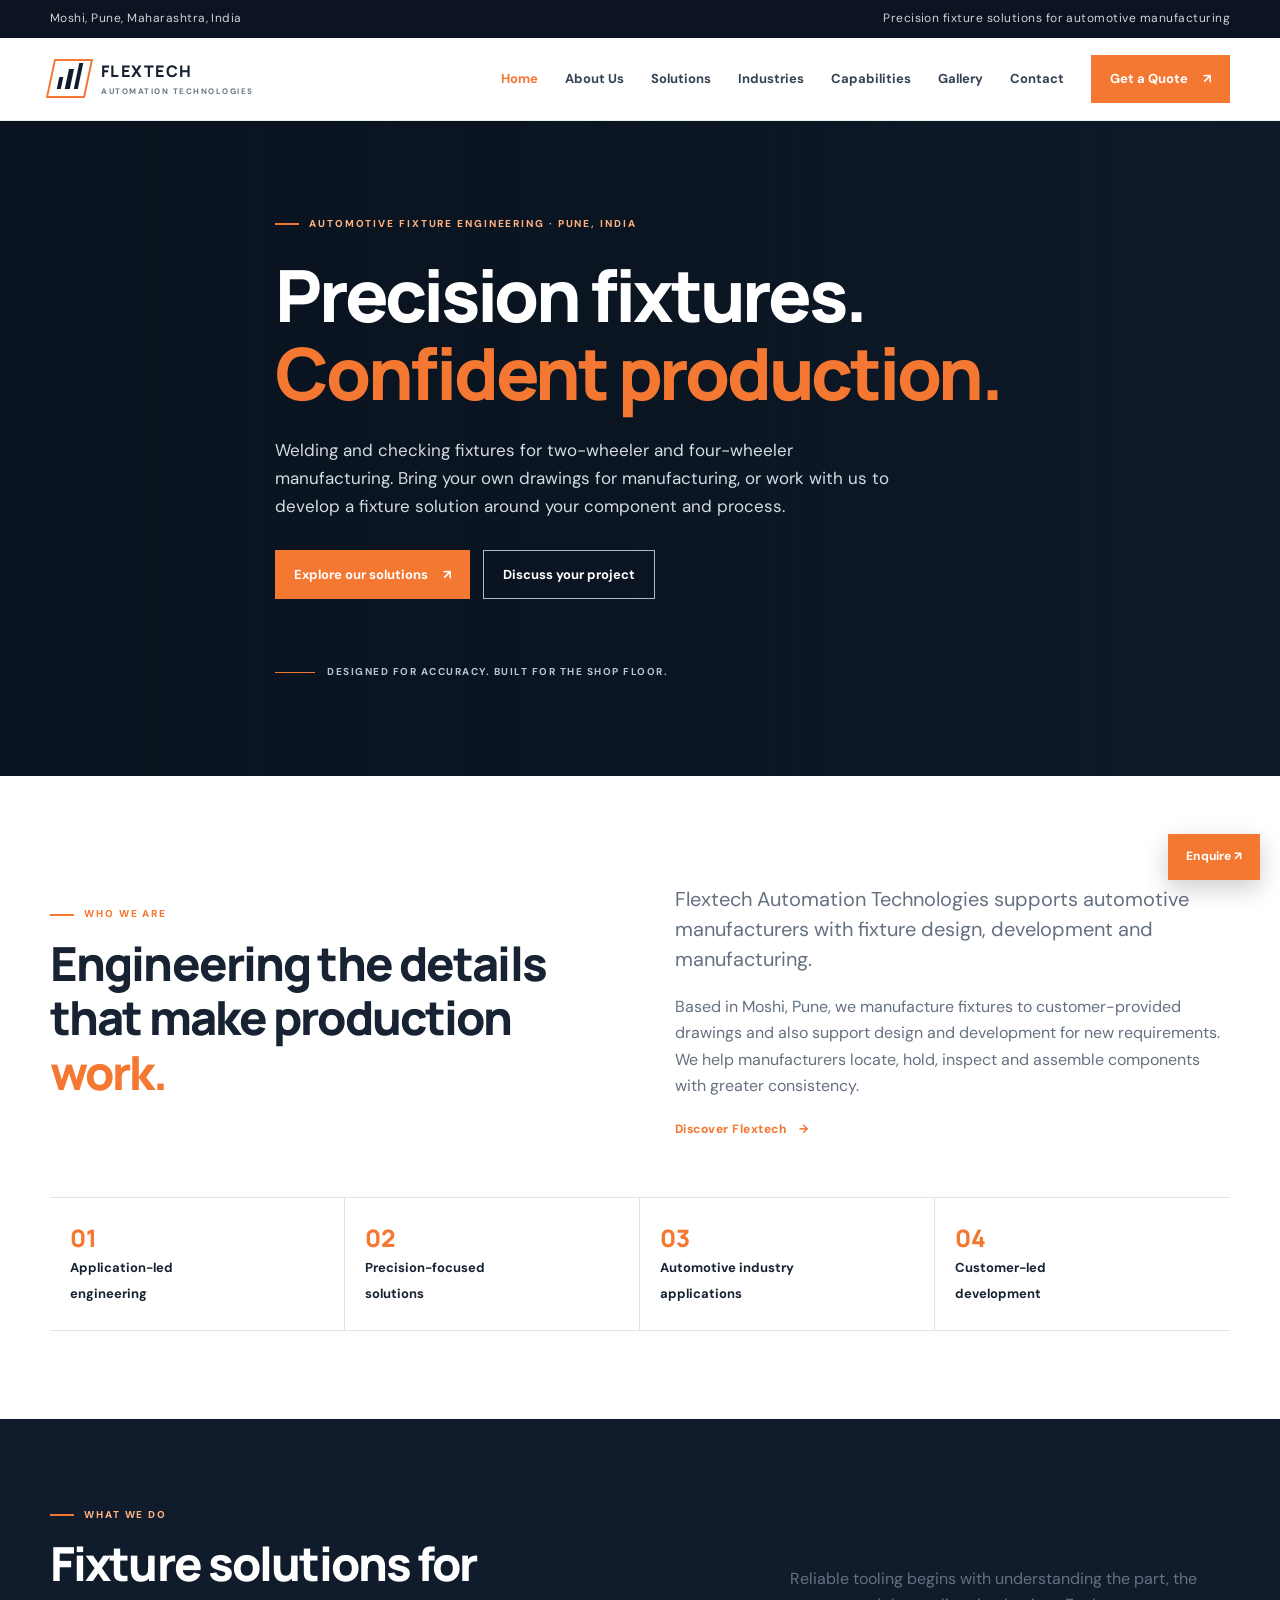
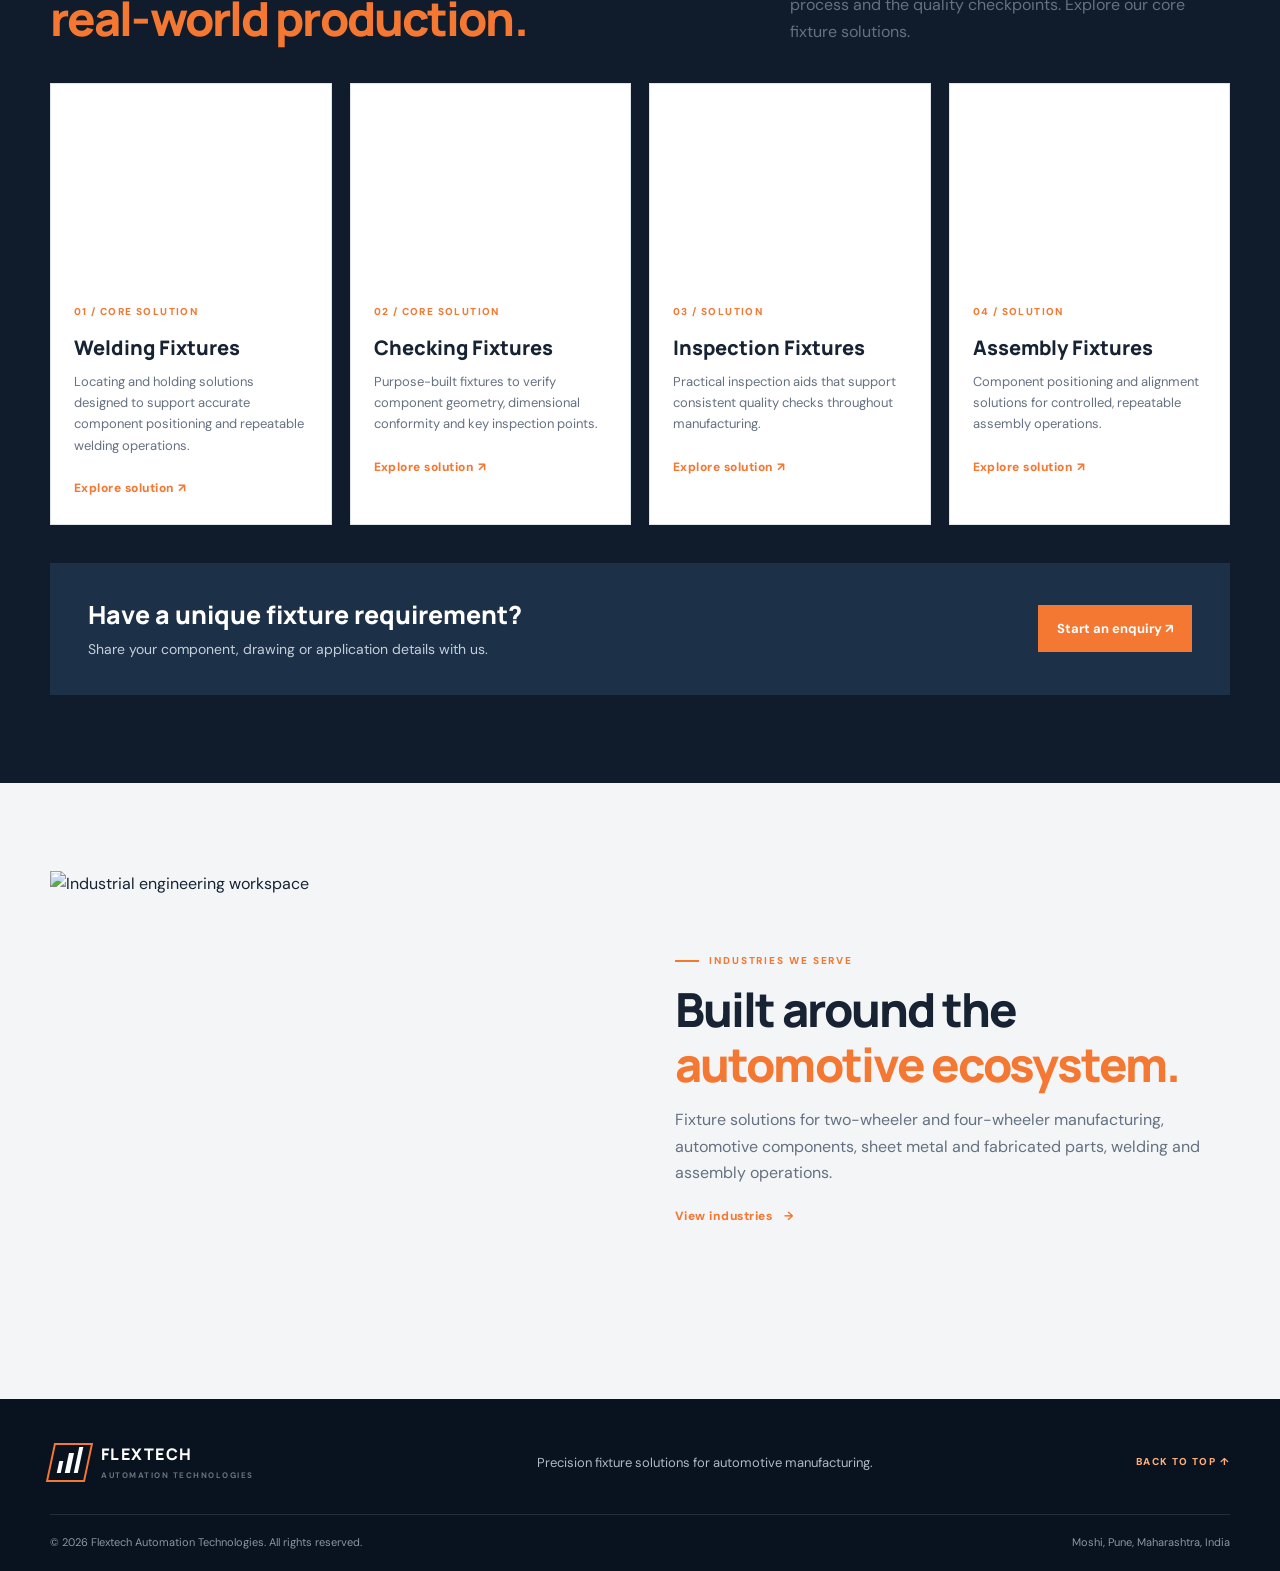
==== index.html @ fa3ac8af "Add files via upload" ====
<!doctype html><html lang="en"><head><meta charset="utf-8"><meta name="viewport" content="width=device-width, initial-scale=1"><meta name="description" content="Precision automotive welding fixtures, checking fixtures and custom tooling solutions in Moshi, Pune."><meta name="theme-color" content="#101c2c"><title>Home | Flextech Automation Technologies</title><link rel="stylesheet" href="styles.css"></head><body id="top">
<div class="topbar"><div class="container topbar-inner"><span>Moshi, Pune, Maharashtra, India</span><span>Precision fixture solutions for automotive manufacturing</span></div></div>
<header class="site-header"><div class="container nav-wrap">
<a class="brand" href="index.html" aria-label="Flextech home"><span class="brand-mark"><span></span><span></span><span></span></span><span class="brand-name">FLEXTECH <small>AUTOMATION TECHNOLOGIES</small></span></a>
<button class="menu-toggle" aria-label="Toggle navigation" aria-expanded="false"><span></span><span></span><span></span></button>
<nav class="nav-links" aria-label="Main navigation"><a class="active" href="index.html">Home</a><a class="" href="about.html">About Us</a><a class="" href="solutions.html">Solutions</a><a class="" href="industries.html">Industries</a><a class="" href="capabilities.html">Capabilities</a><a class="" href="gallery.html">Gallery</a><a class="" href="contact.html">Contact</a><a class="nav-cta" href="contact.html">Get a Quote <span>↗</span></a></nav>
</div></header><main>
<section class="hero"><div class="container hero-content"><div class="eyebrow light"><i></i> AUTOMOTIVE FIXTURE ENGINEERING · PUNE, INDIA</div><h1>Precision fixtures.<br><em>Confident production.</em></h1><p>Welding and checking fixtures for two-wheeler and four-wheeler manufacturing. Bring your own drawings for manufacturing, or work with us to develop a fixture solution around your component and process.</p><div class="hero-actions"><a class="btn" href="solutions.html">Explore our solutions <span>↗</span></a><a class="btn btn-outline" href="contact.html">Discuss your project</a></div><div class="hero-note"><span class="note-line"></span><span>DESIGNED FOR ACCURACY. BUILT FOR THE SHOP FLOOR.</span></div></div></section>
<section class="section"><div class="container split"><div><div class="eyebrow"><i></i> WHO WE ARE</div><h2>Engineering the details<br>that make production <em>work.</em></h2></div><div><p class="lead">Flextech Automation Technologies supports automotive manufacturers with fixture design, development and manufacturing.</p><p class="muted">Based in Moshi, Pune, we manufacture fixtures to customer-provided drawings and also support design and development for new requirements. We help manufacturers locate, hold, inspect and assemble components with greater consistency.</p><a class="text-link" href="about.html">Discover Flextech <span>→</span></a></div></div><div class="container feature-strip"><div><b>01</b><span>Application-led<br>engineering</span></div><div><b>02</b><span>Precision-focused<br>solutions</span></div><div><b>03</b><span>Automotive industry<br>applications</span></div><div><b>04</b><span>Customer-led<br>development</span></div></div></section>
<section class="section dark"><div class="container"><div class="section-head"><div><div class="eyebrow light"><i></i> WHAT WE DO</div><h2>Fixture solutions for<br><em>real-world production.</em></h2></div><p>Reliable tooling begins with understanding the part, the process and the quality checkpoints. Explore our core fixture solutions.</p></div><div class="cards">
<article class="card"><div class="card-img" style="background-image:url('https://images.unsplash.com/photo-1567789884554-0b844b597180?auto=format&fit=crop&w=900&q=85')"></div><div class="card-body"><span class="card-no">01 / CORE SOLUTION</span><h3>Welding Fixtures</h3><p>Locating and holding solutions designed to support accurate component positioning and repeatable welding operations.</p><a class="text-link" href="solutions.html#welding">Explore solution ↗</a></div></article>
<article class="card"><div class="card-img" style="background-image:url('https://images.unsplash.com/photo-1581092580497-e0d23cbdf1dc?auto=format&fit=crop&w=900&q=85')"></div><div class="card-body"><span class="card-no">02 / CORE SOLUTION</span><h3>Checking Fixtures</h3><p>Purpose-built fixtures to verify component geometry, dimensional conformity and key inspection points.</p><a class="text-link" href="solutions.html#checking">Explore solution ↗</a></div></article>
<article class="card"><div class="card-img" style="background-image:url('https://images.unsplash.com/photo-1581092921461-eab62e97a780?auto=format&fit=crop&w=900&q=85')"></div><div class="card-body"><span class="card-no">03 / SOLUTION</span><h3>Inspection Fixtures</h3><p>Practical inspection aids that support consistent quality checks throughout manufacturing.</p><a class="text-link" href="solutions.html#inspection">Explore solution ↗</a></div></article>
<article class="card"><div class="card-img" style="background-image:url('https://images.unsplash.com/photo-1581092160562-40aa08e78837?auto=format&fit=crop&w=900&q=85')"></div><div class="card-body"><span class="card-no">04 / SOLUTION</span><h3>Assembly Fixtures</h3><p>Component positioning and alignment solutions for controlled, repeatable assembly operations.</p><a class="text-link" href="solutions.html#assembly">Explore solution ↗</a></div></article>
</div><div class="callout"><div><h3>Have a unique fixture requirement?</h3><p>Share your component, drawing or application details with us.</p></div><a class="btn" href="contact.html">Start an enquiry ↗</a></div></div></section>
<section class="section soft"><div class="container split"><img src="https://images.unsplash.com/photo-1581092160562-40aa08e78837?auto=format&fit=crop&w=1100&q=85" alt="Industrial engineering workspace"><div><div class="eyebrow"><i></i> INDUSTRIES WE SERVE</div><h2>Built around the<br><em>automotive ecosystem.</em></h2><p class="muted">Fixture solutions for two-wheeler and four-wheeler manufacturing, automotive components, sheet metal and fabricated parts, welding and assembly operations.</p><a class="text-link" href="industries.html">View industries <span>→</span></a></div></div></section>
</main>
<footer class="footer"><div class="container footer-main">
<a class="brand brand-footer" href="index.html"><span class="brand-mark"><span></span><span></span><span></span></span><span class="brand-name">FLEXTECH <small>AUTOMATION TECHNOLOGIES</small></span></a>
<p>Precision fixture solutions for automotive manufacturing.</p><a class="back-top" href="#top">BACK TO TOP ↑</a>
</div><div class="container footer-bottom"><span>© <span class="year"></span> Flextech Automation Technologies. All rights reserved.</span><span>Moshi, Pune, Maharashtra, India</span></div></footer>
<a class="floating-enquiry" href="contact.html">Enquire ↗</a><script src="script.js"></script></body></html>
---- styles.css ----
@import url('https://fonts.googleapis.com/css2?family=DM+Sans:wght@400;500;600;700&family=Manrope:wght@400;500;600;700;800&display=swap');
:root{--navy:#101c2c;--navy2:#17283d;--ink:#172333;--muted:#657181;--orange:#f47732;--pale:#f3f5f7;--line:#dfe4e9;--white:#fff;--max:1180px}
*{box-sizing:border-box}html{scroll-behavior:smooth}body{margin:0;font-family:"DM Sans",sans-serif;color:var(--ink);line-height:1.65;background:#fff}a{color:inherit;text-decoration:none}img{max-width:100%;display:block}.container{width:min(var(--max),calc(100% - 44px));margin:auto}.topbar{background:#0b1420;color:#cbd3dc;font-size:12px;letter-spacing:.04em}.topbar-inner{display:flex;justify-content:space-between;padding:9px 0}.site-header{position:sticky;top:0;z-index:20;background:rgba(255,255,255,.96);backdrop-filter:blur(12px);border-bottom:1px solid rgba(16,28,44,.08)}.nav-wrap{height:82px;display:flex;align-items:center;justify-content:space-between;gap:25px}.brand{display:flex;align-items:center;gap:12px;min-width:225px}.brand-mark{width:39px;height:39px;display:flex;align-items:flex-end;gap:4px;padding:7px;border:2px solid var(--orange);transform:skew(-12deg)}.brand-mark span{display:block;width:6px;background:var(--navy)}.brand-mark span:nth-child(1){height:12px}.brand-mark span:nth-child(2){height:20px}.brand-mark span:nth-child(3){height:26px}.brand-name{font:800 16px Manrope,sans-serif;letter-spacing:.08em;line-height:1.2}.brand-name small{display:block;font:700 8px "DM Sans",sans-serif;letter-spacing:.19em;margin-top:5px;color:#687483}.nav-links{display:flex;align-items:center;gap:27px;font-size:13px;font-weight:700}.nav-links a:not(.nav-cta){color:#344254;transition:.2s}.nav-links a.active,.nav-links a:hover{color:var(--orange)}.nav-cta,.btn{display:inline-flex;align-items:center;justify-content:center;gap:15px;background:var(--orange);color:#fff;padding:13px 19px;font-weight:700;font-size:13px;border:0;cursor:pointer;transition:.2s}.nav-cta:hover,.btn:hover{background:#d95e1e;transform:translateY(-2px)}.menu-toggle{display:none;background:none;border:0;padding:8px}.menu-toggle span{display:block;width:24px;height:2px;background:var(--navy);margin:5px}.hero{position:relative;min-height:620px;background:var(--navy);display:flex;align-items:center;overflow:hidden;color:white}.hero:before{content:"";position:absolute;inset:0;background:linear-gradient(90deg,rgba(9,19,31,.94) 0%,rgba(9,19,31,.78) 48%,rgba(9,19,31,.2) 100%),url("https://images.unsplash.com/photo-1567789884554-0b844b597180?auto=format&fit=crop&w=2000&q=88") center/cover}.hero-content{position:relative;padding:95px 0;max-width:730px}.eyebrow{display:flex;align-items:center;gap:10px;font-size:10px;font-weight:800;letter-spacing:.19em;color:var(--orange);text-transform:uppercase}.eyebrow i{width:24px;height:2px;background:var(--orange)}.eyebrow.light{color:#ffb17e}.hero h1,.page-hero h1{font:800 clamp(42px,6vw,72px)/1.08 Manrope,sans-serif;letter-spacing:-.045em;margin:24px 0}.hero h1 em,.page-hero h1 em,h2 em{font-style:normal;color:var(--orange)}.hero p{font-size:17px;color:#d3dbe4;max-width:620px}.hero-actions{display:flex;gap:13px;flex-wrap:wrap;margin-top:30px}.btn-outline{background:transparent;border:1px solid #aeb9c6;color:white}.btn-outline:hover{background:#fff;color:var(--navy)}.hero-note{display:flex;align-items:center;gap:12px;margin-top:65px;color:#bac5d1;font-size:10px;letter-spacing:.15em;font-weight:700}.note-line{height:1px;width:40px;background:var(--orange)}.page-hero{background:linear-gradient(90deg,rgba(9,19,31,.94),rgba(9,19,31,.7)),url("https://images.unsplash.com/photo-1581092160562-40aa08e78837?auto=format&fit=crop&w=1800&q=85") center/cover;color:#fff;padding:88px 0 95px}.page-hero h1{font-size:clamp(38px,5vw,60px);max-width:800px;margin:18px 0}.page-hero p{max-width:680px;color:#d5dce4;font-size:16px}.crumb{font-size:12px;color:#c0cad5;margin-top:22px}.crumb a{color:#ffb17e}.section{padding:88px 0}.section.soft{background:var(--pale)}.section.dark{background:var(--navy);color:#fff}.section-head{display:flex;justify-content:space-between;align-items:end;gap:35px;margin-bottom:38px}.section-head h2,.split h2,.contact-intro h2{font:800 clamp(30px,4vw,47px)/1.16 Manrope,sans-serif;letter-spacing:-.04em;margin:13px 0 0}.section-head>p{max-width:440px;color:var(--muted);margin:0}.lead{font-size:20px;line-height:1.5;color:#27384b}.muted{color:var(--muted)}.split{display:grid;grid-template-columns:1fr 1fr;gap:70px;align-items:center}.split img{width:100%;height:440px;object-fit:cover}.split p{color:var(--muted)}.feature-strip{display:grid;grid-template-columns:repeat(4,1fr);border-top:1px solid var(--line);border-bottom:1px solid var(--line);margin-top:55px}.feature-strip div{padding:23px 20px;border-right:1px solid var(--line)}.feature-strip div:last-child{border:0}.feature-strip b{display:block;color:var(--orange);font:800 24px Manrope}.feature-strip span{font-size:13px;font-weight:700}.cards{display:grid;grid-template-columns:repeat(4,1fr);gap:18px}.card{background:#fff;color:var(--ink);border:1px solid var(--line);transition:.25s}.card:hover{transform:translateY(-5px);box-shadow:0 16px 35px #10203316}.card-img{height:190px;background-size:cover;background-position:center}.card-body{padding:23px}.card-no{font-size:10px;font-weight:800;letter-spacing:.14em;color:var(--orange)}.card h3{font:800 20px Manrope;margin:10px 0}.card p{font-size:13px;color:var(--muted);margin:0 0 18px}.text-link{font-weight:800;font-size:12px;color:var(--orange);letter-spacing:.04em}.text-link span{padding-left:8px}.callout{display:flex;align-items:center;justify-content:space-between;gap:25px;padding:34px 38px;background:#1c3047;color:white;margin-top:38px}.callout h3{font:800 25px Manrope;margin:0 0 6px}.callout p{margin:0;color:#c4cfda;font-size:14px}.industry-list{margin-top:28px;border-top:1px solid var(--line)}.industry-list div{display:grid;grid-template-columns:50px 1fr 20px;align-items:center;padding:17px 0;border-bottom:1px solid var(--line)}.industry-list span{font-size:11px;color:var(--orange);font-weight:800}.industry-list b{font-size:14px}.industry-list i{font-style:normal;color:var(--orange)}.cap-grid{display:grid;grid-template-columns:repeat(4,1fr);gap:1px;background:#34465a;border:1px solid #34465a;margin-top:35px}.cap{background:var(--navy);padding:28px 24px;min-height:210px}.cap-icon{font-size:27px;color:var(--orange)}.cap h3{font:700 17px Manrope;margin:18px 0 8px}.cap p{font-size:13px;color:#b9c5d1;margin:0}.gallery-grid{display:grid;grid-template-columns:1.35fr 1fr 1fr;gap:16px}.gallery-grid figure{margin:0;position:relative;min-height:250px;overflow:hidden;background:#dce1e6}.gallery-grid img{width:100%;height:100%;min-height:250px;object-fit:cover;transition:.4s}.gallery-grid figure:hover img{transform:scale(1.04)}.gallery-grid figcaption{position:absolute;bottom:0;left:0;right:0;padding:35px 18px 16px;color:white;font-weight:700;background:linear-gradient(transparent,#081321b8)}.contact-grid{display:grid;grid-template-columns:.9fr 1.1fr;gap:65px}.contact-intro{color:#fff}.contact-intro p{color:#c2ccd6}.contact-meta{margin-top:35px}.contact-meta div{padding:15px 0;border-top:1px solid #ffffff25}.contact-meta small{display:block;color:#ffb17e;font-size:10px;letter-spacing:.16em;font-weight:800}.contact-meta strong{font-size:14px}.form-shell{background:#fff;color:var(--ink);padding:34px}.form-shell h3{font:800 25px Manrope;margin:0}.form-shell>p{color:var(--muted);font-size:13px;margin:5px 0 23px}.form-row{display:grid;grid-template-columns:1fr 1fr;gap:15px}.form-shell label{display:block;font-size:12px;font-weight:700;margin-bottom:15px}.form-shell input,.form-shell select,.form-shell textarea{display:block;width:100%;margin-top:7px;padding:12px;border:1px solid #d8dee5;background:#fbfcfd;font:13px "DM Sans",sans-serif;outline:none}.form-shell input:focus,.form-shell textarea:focus,.form-shell select:focus{border-color:var(--orange)}.form-shell textarea{resize:vertical}.form-note{font-size:11px;color:#778392;margin-top:13px}.footer{background:#09131f;color:#d2d9e1;padding:40px 0 20px}.footer-main{display:flex;align-items:center;justify-content:space-between;gap:25px;padding-bottom:28px;border-bottom:1px solid #ffffff1c}.brand-footer .brand-name{color:#fff}.brand-footer .brand-mark span{background:#fff}.footer-main p{font-size:13px;color:#aeb9c5}.back-top{font-size:10px;font-weight:800;letter-spacing:.14em;color:#ffad79}.footer-bottom{display:flex;justify-content:space-between;padding-top:18px;color:#8996a4;font-size:11px}.pill{display:inline-block;padding:7px 11px;background:#fff0e8;color:#b84c13;font-size:10px;font-weight:800;letter-spacing:.1em;text-transform:uppercase}.two-col{display:grid;grid-template-columns:1fr 1fr;gap:30px}.info-panel{padding:30px;background:#fff;border:1px solid var(--line)}.info-panel h3{font:800 20px Manrope;margin:0 0 10px}.info-panel p{color:var(--muted);font-size:14px}.floating-enquiry{position:fixed;right:20px;bottom:20px;z-index:15;background:var(--orange);color:white;padding:13px 18px;font-weight:800;font-size:12px;box-shadow:0 8px 25px #0003}
@media(max-width:900px){.nav-links{gap:15px}.cards{grid-template-columns:repeat(2,1fr)}.cap-grid{grid-template-columns:repeat(2,1fr)}.split{gap:35px}.contact-grid{gap:30px}}
@media(max-width:700px){.container{width:min(100% - 32px,var(--max))}.topbar-inner span:last-child{display:none}.nav-wrap{height:72px}.menu-toggle{display:block}.nav-links{display:none;position:absolute;top:72px;left:0;right:0;background:white;padding:20px 24px 25px;box-shadow:0 14px 20px #0001;align-items:stretch;flex-direction:column;gap:18px}.nav-links.open{display:flex}.nav-cta{justify-content:center}.hero{min-height:570px}.hero-content{padding:75px 0}.hero p{font-size:15px}.section{padding:65px 0}.section-head,.split,.contact-grid,.two-col{grid-template-columns:1fr;display:grid;gap:22px}.section-head{align-items:start}.split img{height:300px}.feature-strip{grid-template-columns:1fr 1fr}.feature-strip div:nth-child(2){border-right:0}.feature-strip div:nth-child(-n+2){border-bottom:1px solid var(--line)}.cards{grid-template-columns:1fr}.card-img{height:220px}.callout{align-items:flex-start;flex-direction:column;padding:27px}.cap-grid{grid-template-columns:1fr 1fr}.gallery-grid{grid-template-columns:1fr}.gallery-grid figure,.gallery-grid img{min-height:220px}.form-shell{padding:24px 18px}.form-row{grid-template-columns:1fr;gap:0}.footer-main,.footer-bottom{align-items:flex-start;flex-direction:column}.page-hero{padding:65px 0}.floating-enquiry{right:12px;bottom:12px}}
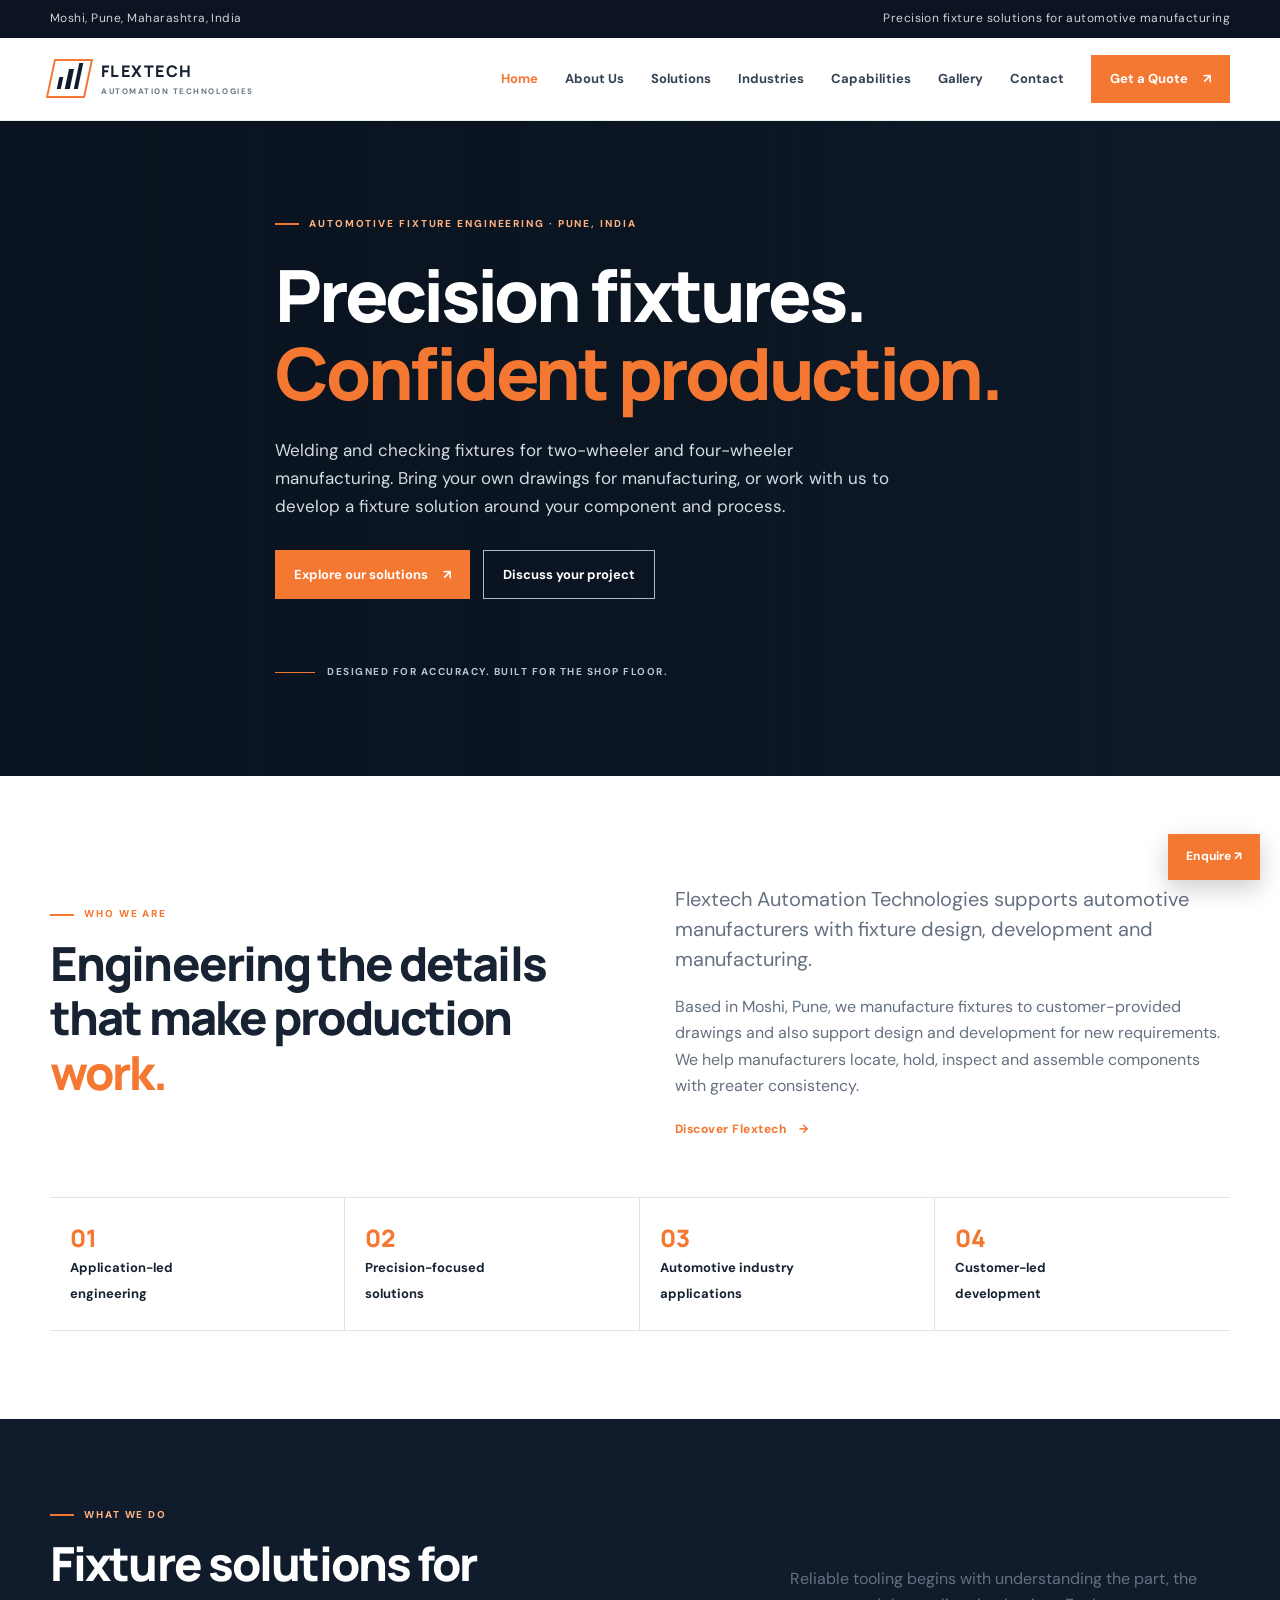
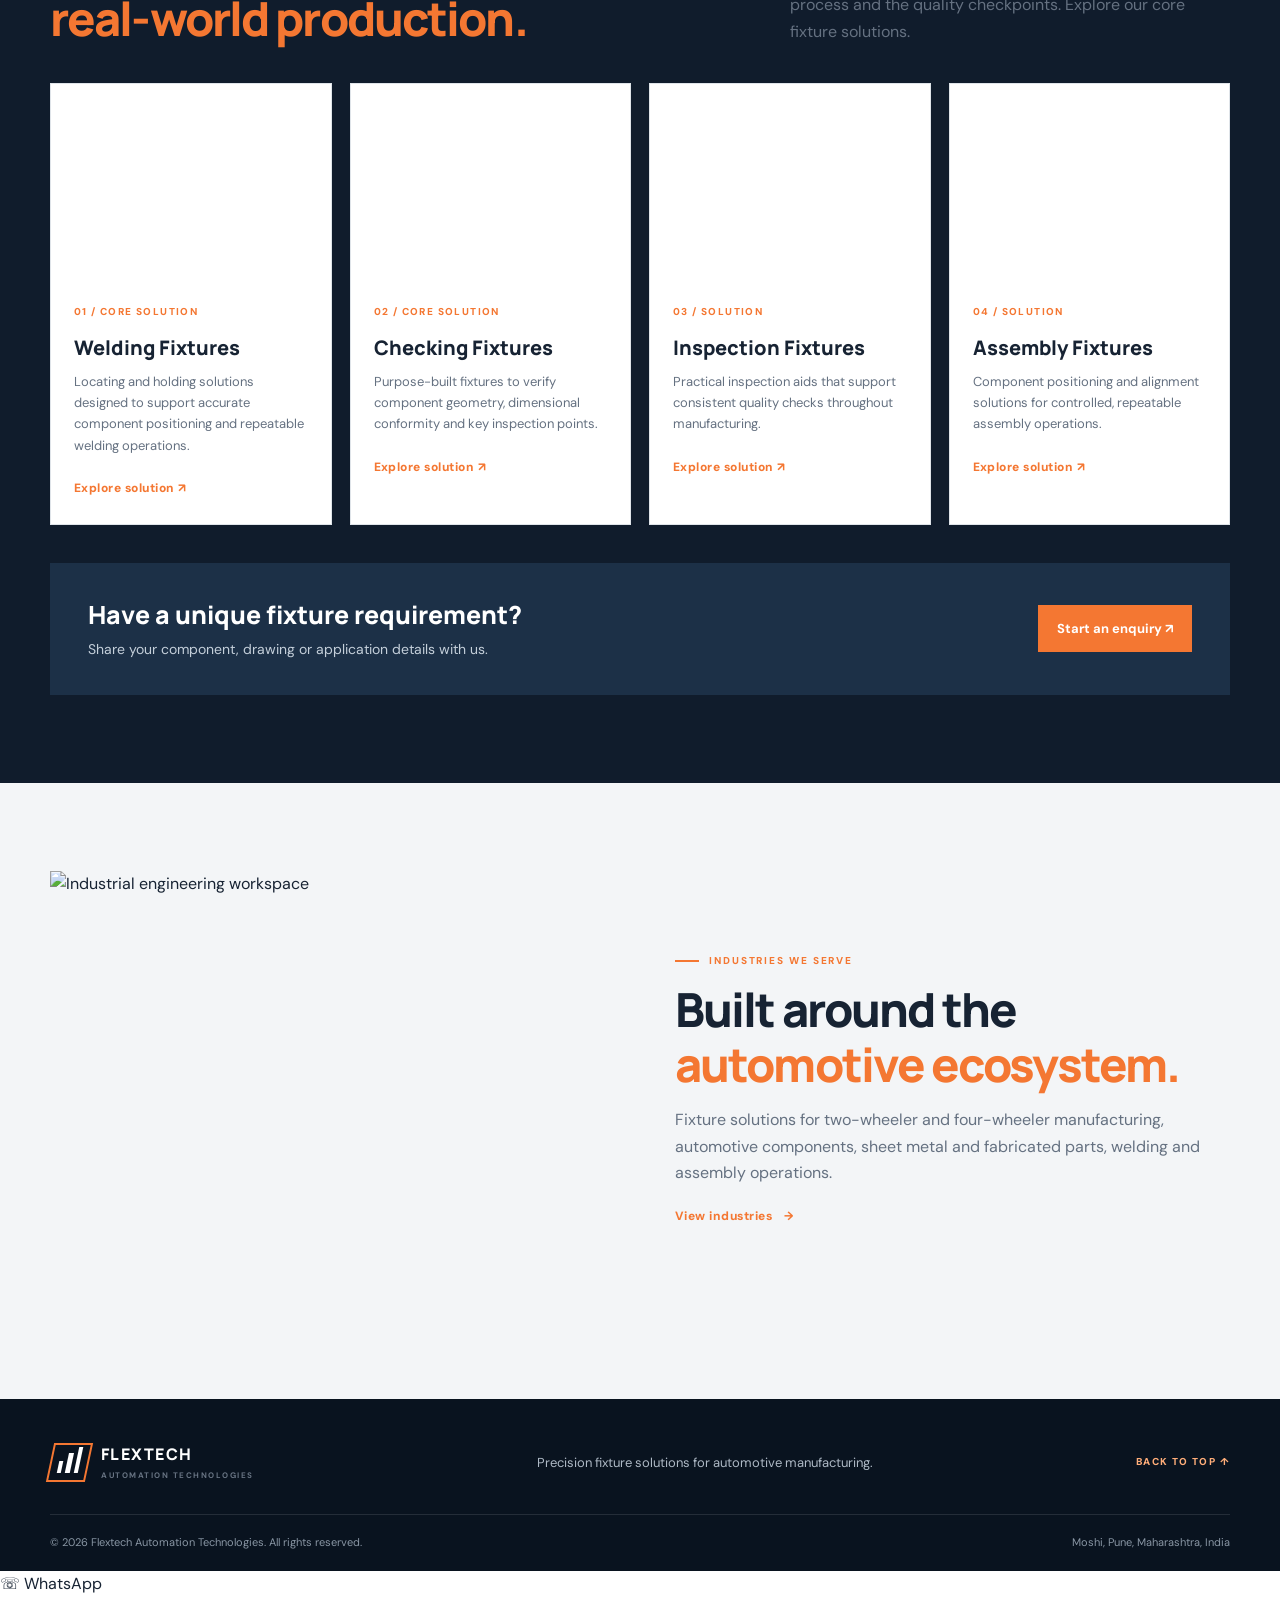
==== commit 8a9f6e59: "Update index.html" ====
--- a/index.html
+++ b/index.html
@@ -19,4 +19,12 @@
 <a class="brand brand-footer" href="index.html"><span class="brand-mark"><span></span><span></span><span></span></span><span class="brand-name">FLEXTECH <small>AUTOMATION TECHNOLOGIES</small></span></a>
 <p>Precision fixture solutions for automotive manufacturing.</p><a class="back-top" href="#top">BACK TO TOP ↑</a>
 </div><div class="container footer-bottom"><span>© <span class="year"></span> Flextech Automation Technologies. All rights reserved.</span><span>Moshi, Pune, Maharashtra, India</span></div></footer>
-<a class="floating-enquiry" href="contact.html">Enquire ↗</a><script src="script.js"></script></body></html>+<a class="floating-enquiry" href="contact.html">Enquire ↗</a><script src="script.js"></script><a
+  class="whatsapp-float"
+  href="https://wa.me/918802590891?text=Hi%20Flextech%2C%20I%27m%20interested%20in%20your%20fixture%20design%20and%20manufacturing%20services."
+  target="_blank"
+  rel="noopener noreferrer"
+  aria-label="Chat with Flextech on WhatsApp"
+>
+  <span aria-hidden="true">☏</span> WhatsApp
+</a></body></html>
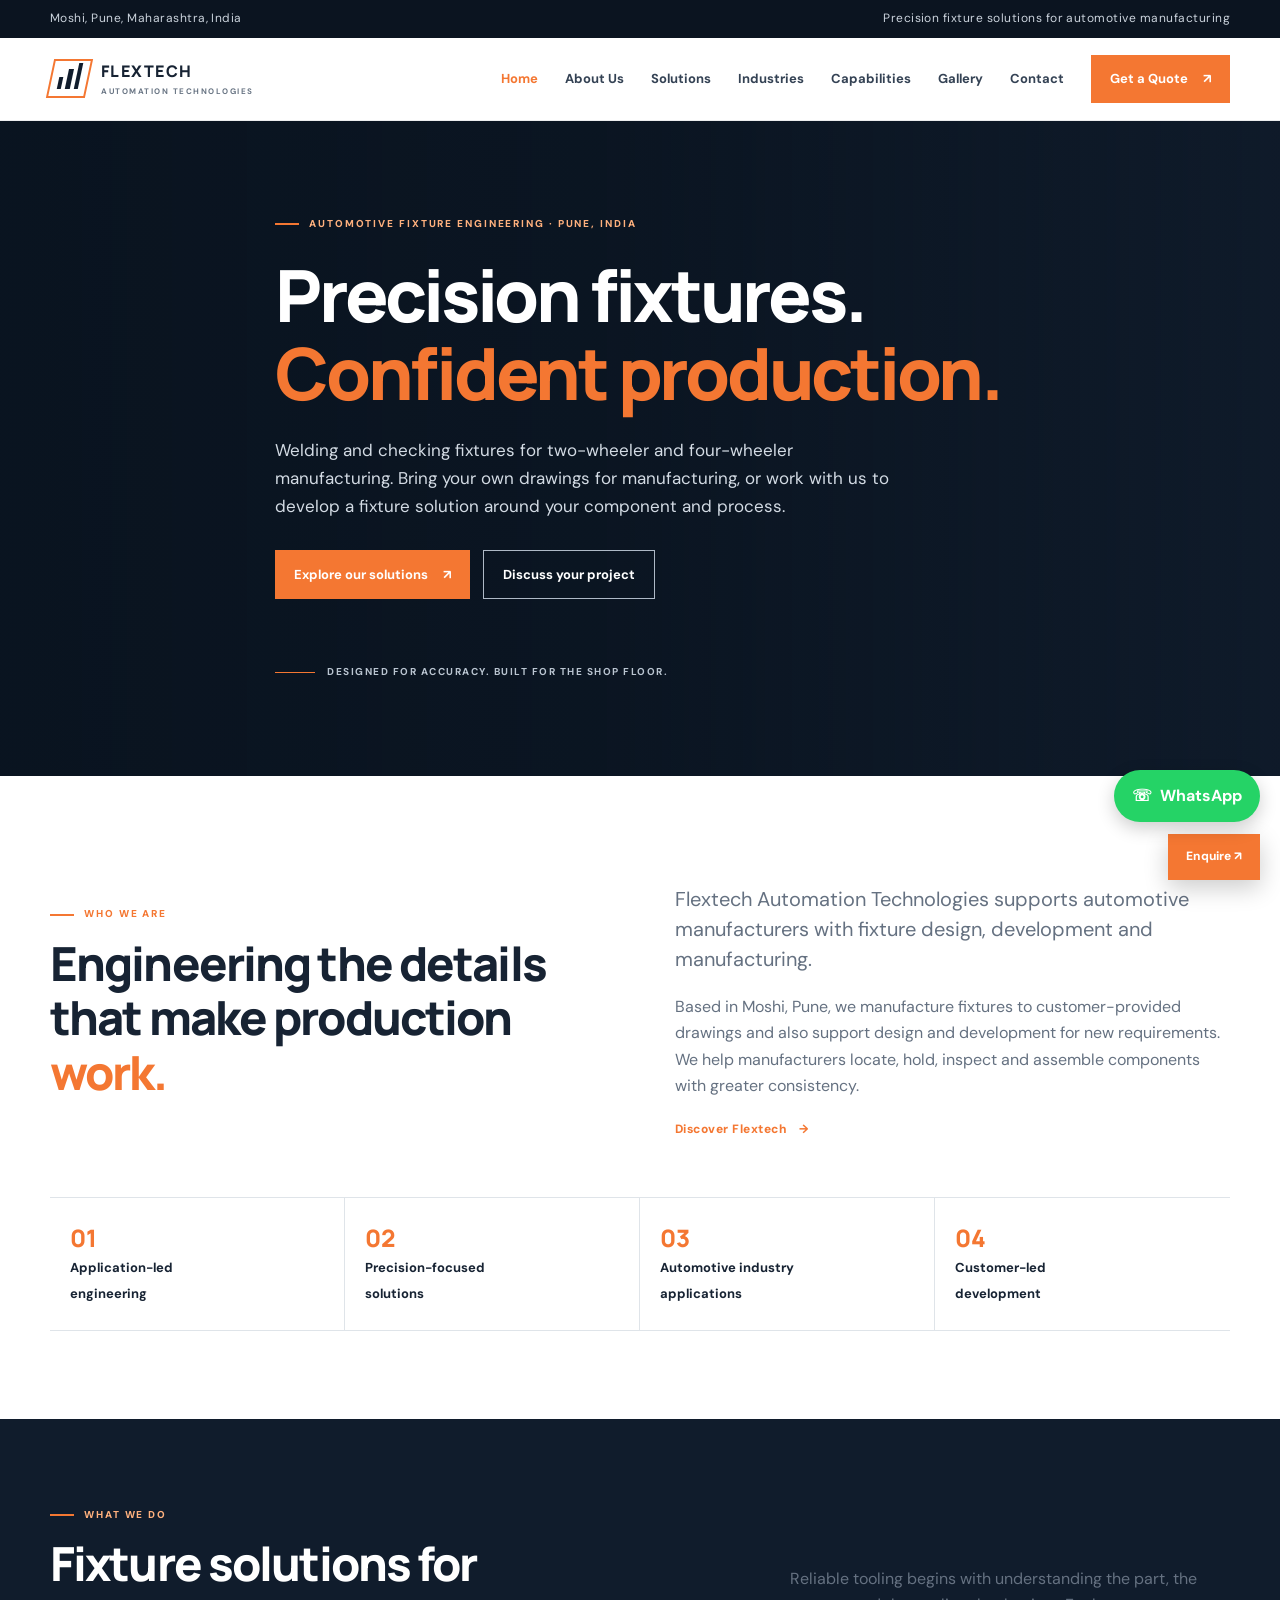
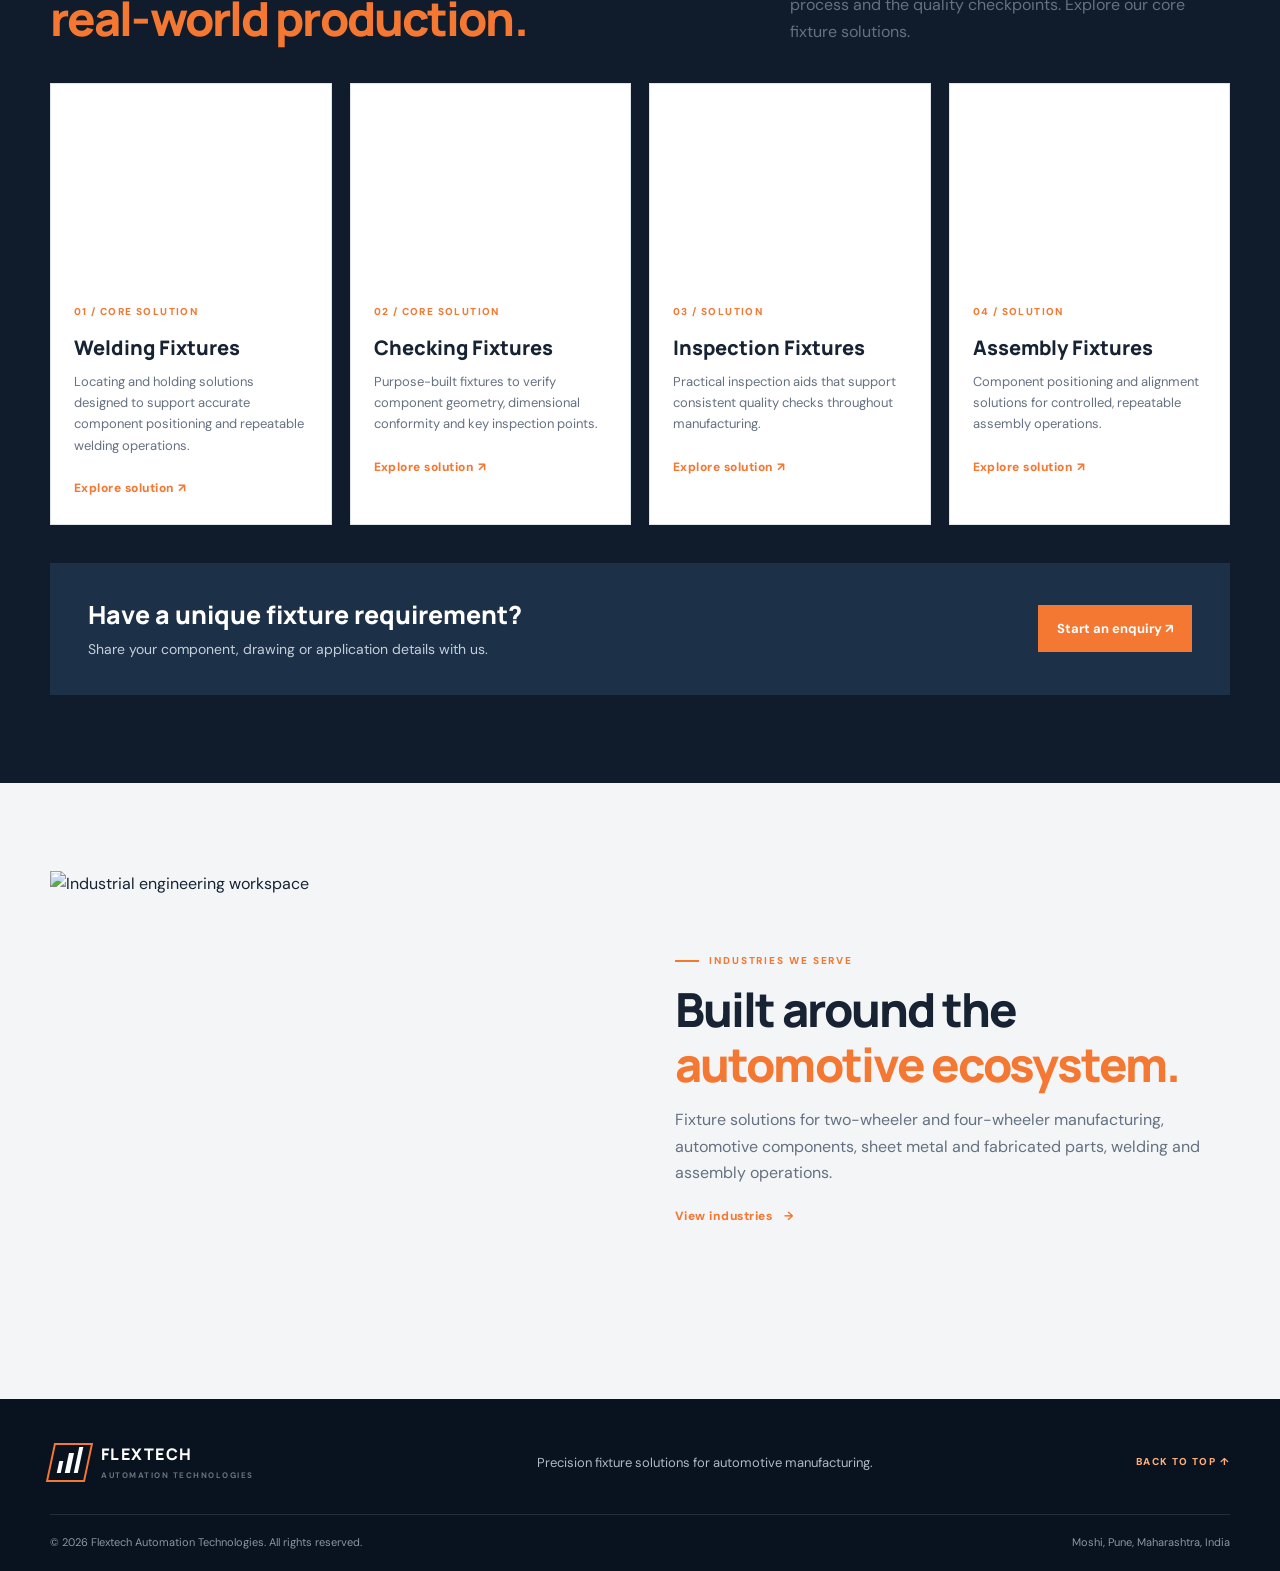
==== commit 3aef2117: "Add WhatsApp icon across website" ====
--- a/index.html
+++ b/index.html
@@ -1,30 +1,273 @@
-<!doctype html><html lang="en"><head><meta charset="utf-8"><meta name="viewport" content="width=device-width, initial-scale=1"><meta name="description" content="Precision automotive welding fixtures, checking fixtures and custom tooling solutions in Moshi, Pune."><meta name="theme-color" content="#101c2c"><title>Home | Flextech Automation Technologies</title><link rel="stylesheet" href="styles.css"></head><body id="top">
-<div class="topbar"><div class="container topbar-inner"><span>Moshi, Pune, Maharashtra, India</span><span>Precision fixture solutions for automotive manufacturing</span></div></div>
-<header class="site-header"><div class="container nav-wrap">
-<a class="brand" href="index.html" aria-label="Flextech home"><span class="brand-mark"><span></span><span></span><span></span></span><span class="brand-name">FLEXTECH <small>AUTOMATION TECHNOLOGIES</small></span></a>
-<button class="menu-toggle" aria-label="Toggle navigation" aria-expanded="false"><span></span><span></span><span></span></button>
-<nav class="nav-links" aria-label="Main navigation"><a class="active" href="index.html">Home</a><a class="" href="about.html">About Us</a><a class="" href="solutions.html">Solutions</a><a class="" href="industries.html">Industries</a><a class="" href="capabilities.html">Capabilities</a><a class="" href="gallery.html">Gallery</a><a class="" href="contact.html">Contact</a><a class="nav-cta" href="contact.html">Get a Quote <span>↗</span></a></nav>
-</div></header><main>
-<section class="hero"><div class="container hero-content"><div class="eyebrow light"><i></i> AUTOMOTIVE FIXTURE ENGINEERING · PUNE, INDIA</div><h1>Precision fixtures.<br><em>Confident production.</em></h1><p>Welding and checking fixtures for two-wheeler and four-wheeler manufacturing. Bring your own drawings for manufacturing, or work with us to develop a fixture solution around your component and process.</p><div class="hero-actions"><a class="btn" href="solutions.html">Explore our solutions <span>↗</span></a><a class="btn btn-outline" href="contact.html">Discuss your project</a></div><div class="hero-note"><span class="note-line"></span><span>DESIGNED FOR ACCURACY. BUILT FOR THE SHOP FLOOR.</span></div></div></section>
-<section class="section"><div class="container split"><div><div class="eyebrow"><i></i> WHO WE ARE</div><h2>Engineering the details<br>that make production <em>work.</em></h2></div><div><p class="lead">Flextech Automation Technologies supports automotive manufacturers with fixture design, development and manufacturing.</p><p class="muted">Based in Moshi, Pune, we manufacture fixtures to customer-provided drawings and also support design and development for new requirements. We help manufacturers locate, hold, inspect and assemble components with greater consistency.</p><a class="text-link" href="about.html">Discover Flextech <span>→</span></a></div></div><div class="container feature-strip"><div><b>01</b><span>Application-led<br>engineering</span></div><div><b>02</b><span>Precision-focused<br>solutions</span></div><div><b>03</b><span>Automotive industry<br>applications</span></div><div><b>04</b><span>Customer-led<br>development</span></div></div></section>
-<section class="section dark"><div class="container"><div class="section-head"><div><div class="eyebrow light"><i></i> WHAT WE DO</div><h2>Fixture solutions for<br><em>real-world production.</em></h2></div><p>Reliable tooling begins with understanding the part, the process and the quality checkpoints. Explore our core fixture solutions.</p></div><div class="cards">
-<article class="card"><div class="card-img" style="background-image:url('https://images.unsplash.com/photo-1567789884554-0b844b597180?auto=format&fit=crop&w=900&q=85')"></div><div class="card-body"><span class="card-no">01 / CORE SOLUTION</span><h3>Welding Fixtures</h3><p>Locating and holding solutions designed to support accurate component positioning and repeatable welding operations.</p><a class="text-link" href="solutions.html#welding">Explore solution ↗</a></div></article>
-<article class="card"><div class="card-img" style="background-image:url('https://images.unsplash.com/photo-1581092580497-e0d23cbdf1dc?auto=format&fit=crop&w=900&q=85')"></div><div class="card-body"><span class="card-no">02 / CORE SOLUTION</span><h3>Checking Fixtures</h3><p>Purpose-built fixtures to verify component geometry, dimensional conformity and key inspection points.</p><a class="text-link" href="solutions.html#checking">Explore solution ↗</a></div></article>
-<article class="card"><div class="card-img" style="background-image:url('https://images.unsplash.com/photo-1581092921461-eab62e97a780?auto=format&fit=crop&w=900&q=85')"></div><div class="card-body"><span class="card-no">03 / SOLUTION</span><h3>Inspection Fixtures</h3><p>Practical inspection aids that support consistent quality checks throughout manufacturing.</p><a class="text-link" href="solutions.html#inspection">Explore solution ↗</a></div></article>
-<article class="card"><div class="card-img" style="background-image:url('https://images.unsplash.com/photo-1581092160562-40aa08e78837?auto=format&fit=crop&w=900&q=85')"></div><div class="card-body"><span class="card-no">04 / SOLUTION</span><h3>Assembly Fixtures</h3><p>Component positioning and alignment solutions for controlled, repeatable assembly operations.</p><a class="text-link" href="solutions.html#assembly">Explore solution ↗</a></div></article>
-</div><div class="callout"><div><h3>Have a unique fixture requirement?</h3><p>Share your component, drawing or application details with us.</p></div><a class="btn" href="contact.html">Start an enquiry ↗</a></div></div></section>
-<section class="section soft"><div class="container split"><img src="https://images.unsplash.com/photo-1581092160562-40aa08e78837?auto=format&fit=crop&w=1100&q=85" alt="Industrial engineering workspace"><div><div class="eyebrow"><i></i> INDUSTRIES WE SERVE</div><h2>Built around the<br><em>automotive ecosystem.</em></h2><p class="muted">Fixture solutions for two-wheeler and four-wheeler manufacturing, automotive components, sheet metal and fabricated parts, welding and assembly operations.</p><a class="text-link" href="industries.html">View industries <span>→</span></a></div></div></section>
-</main>
-<footer class="footer"><div class="container footer-main">
-<a class="brand brand-footer" href="index.html"><span class="brand-mark"><span></span><span></span><span></span></span><span class="brand-name">FLEXTECH <small>AUTOMATION TECHNOLOGIES</small></span></a>
-<p>Precision fixture solutions for automotive manufacturing.</p><a class="back-top" href="#top">BACK TO TOP ↑</a>
-</div><div class="container footer-bottom"><span>© <span class="year"></span> Flextech Automation Technologies. All rights reserved.</span><span>Moshi, Pune, Maharashtra, India</span></div></footer>
-<a class="floating-enquiry" href="contact.html">Enquire ↗</a><script src="script.js"></script><a
-  class="whatsapp-float"
-  href="https://wa.me/918802590891?text=Hi%20Flextech%2C%20I%27m%20interested%20in%20your%20fixture%20design%20and%20manufacturing%20services."
-  target="_blank"
-  rel="noopener noreferrer"
-  aria-label="Chat with Flextech on WhatsApp"
->
-  <span aria-hidden="true">☏</span> WhatsApp
-</a></body></html>
+<!doctype html>
+<html lang="en">
+  <head>
+    <meta charset="utf-8" />
+    <meta name="viewport" content="width=device-width, initial-scale=1" />
+    <meta
+      name="description"
+      content="Precision automotive welding fixtures, checking fixtures and custom tooling solutions in Moshi, Pune."
+    />
+    <meta name="theme-color" content="#101c2c" />
+    <title>Home | Flextech Automation Technologies</title>
+    <link rel="stylesheet" href="styles.css" />
+    <link
+      rel="stylesheet"
+      href="https://cdnjs.cloudflare.com/ajax/libs/font-awesome/6.5.2/css/all.min.css"
+    />
+  </head>
+  <body id="top">
+    <div class="topbar">
+      <div class="container topbar-inner">
+        <span>Moshi, Pune, Maharashtra, India</span
+        ><span>Precision fixture solutions for automotive manufacturing</span>
+      </div>
+    </div>
+    <header class="site-header">
+      <div class="container nav-wrap">
+        <a class="brand" href="index.html" aria-label="Flextech home"
+          ><span class="brand-mark"
+            ><span></span><span></span><span></span></span
+          ><span class="brand-name"
+            >FLEXTECH <small>AUTOMATION TECHNOLOGIES</small></span
+          ></a
+        >
+        <button
+          class="menu-toggle"
+          aria-label="Toggle navigation"
+          aria-expanded="false"
+        >
+          <span></span><span></span><span></span>
+        </button>
+        <nav class="nav-links" aria-label="Main navigation">
+          <a class="active" href="index.html">Home</a
+          ><a class="" href="about.html">About Us</a
+          ><a class="" href="solutions.html">Solutions</a
+          ><a class="" href="industries.html">Industries</a
+          ><a class="" href="capabilities.html">Capabilities</a
+          ><a class="" href="gallery.html">Gallery</a
+          ><a class="" href="contact.html">Contact</a
+          ><a class="nav-cta" href="contact.html">Get a Quote <span>↗</span></a>
+        </nav>
+      </div>
+    </header>
+    <main>
+      <section class="hero">
+        <div class="container hero-content">
+          <div class="eyebrow light">
+            <i></i> AUTOMOTIVE FIXTURE ENGINEERING · PUNE, INDIA
+          </div>
+          <h1>Precision fixtures.<br /><em>Confident production.</em></h1>
+          <p>
+            Welding and checking fixtures for two-wheeler and four-wheeler
+            manufacturing. Bring your own drawings for manufacturing, or work
+            with us to develop a fixture solution around your component and
+            process.
+          </p>
+          <div class="hero-actions">
+            <a class="btn" href="solutions.html"
+              >Explore our solutions <span>↗</span></a
+            ><a class="btn btn-outline" href="contact.html"
+              >Discuss your project</a
+            >
+          </div>
+          <div class="hero-note">
+            <span class="note-line"></span
+            ><span>DESIGNED FOR ACCURACY. BUILT FOR THE SHOP FLOOR.</span>
+          </div>
+        </div>
+      </section>
+      <section class="section">
+        <div class="container split">
+          <div>
+            <div class="eyebrow"><i></i> WHO WE ARE</div>
+            <h2>
+              Engineering the details<br />that make production <em>work.</em>
+            </h2>
+          </div>
+          <div>
+            <p class="lead">
+              Flextech Automation Technologies supports automotive manufacturers
+              with fixture design, development and manufacturing.
+            </p>
+            <p class="muted">
+              Based in Moshi, Pune, we manufacture fixtures to customer-provided
+              drawings and also support design and development for new
+              requirements. We help manufacturers locate, hold, inspect and
+              assemble components with greater consistency.
+            </p>
+            <a class="text-link" href="about.html"
+              >Discover Flextech <span>→</span></a
+            >
+          </div>
+        </div>
+        <div class="container feature-strip">
+          <div>
+            <b>01</b><span>Application-led<br />engineering</span>
+          </div>
+          <div>
+            <b>02</b><span>Precision-focused<br />solutions</span>
+          </div>
+          <div>
+            <b>03</b><span>Automotive industry<br />applications</span>
+          </div>
+          <div>
+            <b>04</b><span>Customer-led<br />development</span>
+          </div>
+        </div>
+      </section>
+      <section class="section dark">
+        <div class="container">
+          <div class="section-head">
+            <div>
+              <div class="eyebrow light"><i></i> WHAT WE DO</div>
+              <h2>
+                Fixture solutions for<br /><em>real-world production.</em>
+              </h2>
+            </div>
+            <p>
+              Reliable tooling begins with understanding the part, the process
+              and the quality checkpoints. Explore our core fixture solutions.
+            </p>
+          </div>
+          <div class="cards">
+            <article class="card">
+              <div
+                class="card-img"
+                style="
+                  background-image: url(&quot;https://images.unsplash.com/photo-1567789884554-0b844b597180?auto=format&fit=crop&w=900&q=85&quot;);
+                "
+              ></div>
+              <div class="card-body">
+                <span class="card-no">01 / CORE SOLUTION</span>
+                <h3>Welding Fixtures</h3>
+                <p>
+                  Locating and holding solutions designed to support accurate
+                  component positioning and repeatable welding operations.
+                </p>
+                <a class="text-link" href="solutions.html#welding"
+                  >Explore solution ↗</a
+                >
+              </div>
+            </article>
+            <article class="card">
+              <div
+                class="card-img"
+                style="
+                  background-image: url(&quot;https://images.unsplash.com/photo-1581092580497-e0d23cbdf1dc?auto=format&fit=crop&w=900&q=85&quot;);
+                "
+              ></div>
+              <div class="card-body">
+                <span class="card-no">02 / CORE SOLUTION</span>
+                <h3>Checking Fixtures</h3>
+                <p>
+                  Purpose-built fixtures to verify component geometry,
+                  dimensional conformity and key inspection points.
+                </p>
+                <a class="text-link" href="solutions.html#checking"
+                  >Explore solution ↗</a
+                >
+              </div>
+            </article>
+            <article class="card">
+              <div
+                class="card-img"
+                style="
+                  background-image: url(&quot;https://images.unsplash.com/photo-1581092921461-eab62e97a780?auto=format&fit=crop&w=900&q=85&quot;);
+                "
+              ></div>
+              <div class="card-body">
+                <span class="card-no">03 / SOLUTION</span>
+                <h3>Inspection Fixtures</h3>
+                <p>
+                  Practical inspection aids that support consistent quality
+                  checks throughout manufacturing.
+                </p>
+                <a class="text-link" href="solutions.html#inspection"
+                  >Explore solution ↗</a
+                >
+              </div>
+            </article>
+            <article class="card">
+              <div
+                class="card-img"
+                style="
+                  background-image: url(&quot;https://images.unsplash.com/photo-1581092160562-40aa08e78837?auto=format&fit=crop&w=900&q=85&quot;);
+                "
+              ></div>
+              <div class="card-body">
+                <span class="card-no">04 / SOLUTION</span>
+                <h3>Assembly Fixtures</h3>
+                <p>
+                  Component positioning and alignment solutions for controlled,
+                  repeatable assembly operations.
+                </p>
+                <a class="text-link" href="solutions.html#assembly"
+                  >Explore solution ↗</a
+                >
+              </div>
+            </article>
+          </div>
+          <div class="callout">
+            <div>
+              <h3>Have a unique fixture requirement?</h3>
+              <p>
+                Share your component, drawing or application details with us.
+              </p>
+            </div>
+            <a class="btn" href="contact.html">Start an enquiry ↗</a>
+          </div>
+        </div>
+      </section>
+      <section class="section soft">
+        <div class="container split">
+          <img
+            src="https://images.unsplash.com/photo-1581092160562-40aa08e78837?auto=format&fit=crop&w=1100&q=85"
+            alt="Industrial engineering workspace"
+          />
+          <div>
+            <div class="eyebrow"><i></i> INDUSTRIES WE SERVE</div>
+            <h2>Built around the<br /><em>automotive ecosystem.</em></h2>
+            <p class="muted">
+              Fixture solutions for two-wheeler and four-wheeler manufacturing,
+              automotive components, sheet metal and fabricated parts, welding
+              and assembly operations.
+            </p>
+            <a class="text-link" href="industries.html"
+              >View industries <span>→</span></a
+            >
+          </div>
+        </div>
+      </section>
+    </main>
+    <footer class="footer">
+      <div class="container footer-main">
+        <a class="brand brand-footer" href="index.html"
+          ><span class="brand-mark"
+            ><span></span><span></span><span></span></span
+          ><span class="brand-name"
+            >FLEXTECH <small>AUTOMATION TECHNOLOGIES</small></span
+          ></a
+        >
+        <p>Precision fixture solutions for automotive manufacturing.</p>
+        <a class="back-top" href="#top">BACK TO TOP ↑</a>
+      </div>
+      <div class="container footer-bottom">
+        <span
+          >© <span class="year"></span> Flextech Automation Technologies. All
+          rights reserved.</span
+        ><span>Moshi, Pune, Maharashtra, India</span>
+      </div>
+    </footer>
+    <a class="floating-enquiry" href="contact.html">Enquire ↗</a>
+    <script src="script.js"></script>
+    <a
+      class="whatsapp-float"
+      href="https://wa.me/918802590891?text=Hi%20Flextech%2C%20I%27m%20interested%20in%20your%20fixture%20design%20and%20manufacturing%20services."
+      target="_blank"
+      rel="noopener noreferrer"
+      aria-label="Chat with Flextech on WhatsApp"
+    >
+      <span aria-hidden="true">☏</span> WhatsApp
+    </a>
+  </body>
+</html>
--- a/styles.css
+++ b/styles.css
@@ -1,6 +1,980 @@
-
-@import url('https://fonts.googleapis.com/css2?family=DM+Sans:wght@400;500;600;700&family=Manrope:wght@400;500;600;700;800&display=swap');
-:root{--navy:#101c2c;--navy2:#17283d;--ink:#172333;--muted:#657181;--orange:#f47732;--pale:#f3f5f7;--line:#dfe4e9;--white:#fff;--max:1180px}
-*{box-sizing:border-box}html{scroll-behavior:smooth}body{margin:0;font-family:"DM Sans",sans-serif;color:var(--ink);line-height:1.65;background:#fff}a{color:inherit;text-decoration:none}img{max-width:100%;display:block}.container{width:min(var(--max),calc(100% - 44px));margin:auto}.topbar{background:#0b1420;color:#cbd3dc;font-size:12px;letter-spacing:.04em}.topbar-inner{display:flex;justify-content:space-between;padding:9px 0}.site-header{position:sticky;top:0;z-index:20;background:rgba(255,255,255,.96);backdrop-filter:blur(12px);border-bottom:1px solid rgba(16,28,44,.08)}.nav-wrap{height:82px;display:flex;align-items:center;justify-content:space-between;gap:25px}.brand{display:flex;align-items:center;gap:12px;min-width:225px}.brand-mark{width:39px;height:39px;display:flex;align-items:flex-end;gap:4px;padding:7px;border:2px solid var(--orange);transform:skew(-12deg)}.brand-mark span{display:block;width:6px;background:var(--navy)}.brand-mark span:nth-child(1){height:12px}.brand-mark span:nth-child(2){height:20px}.brand-mark span:nth-child(3){height:26px}.brand-name{font:800 16px Manrope,sans-serif;letter-spacing:.08em;line-height:1.2}.brand-name small{display:block;font:700 8px "DM Sans",sans-serif;letter-spacing:.19em;margin-top:5px;color:#687483}.nav-links{display:flex;align-items:center;gap:27px;font-size:13px;font-weight:700}.nav-links a:not(.nav-cta){color:#344254;transition:.2s}.nav-links a.active,.nav-links a:hover{color:var(--orange)}.nav-cta,.btn{display:inline-flex;align-items:center;justify-content:center;gap:15px;background:var(--orange);color:#fff;padding:13px 19px;font-weight:700;font-size:13px;border:0;cursor:pointer;transition:.2s}.nav-cta:hover,.btn:hover{background:#d95e1e;transform:translateY(-2px)}.menu-toggle{display:none;background:none;border:0;padding:8px}.menu-toggle span{display:block;width:24px;height:2px;background:var(--navy);margin:5px}.hero{position:relative;min-height:620px;background:var(--navy);display:flex;align-items:center;overflow:hidden;color:white}.hero:before{content:"";position:absolute;inset:0;background:linear-gradient(90deg,rgba(9,19,31,.94) 0%,rgba(9,19,31,.78) 48%,rgba(9,19,31,.2) 100%),url("https://images.unsplash.com/photo-1567789884554-0b844b597180?auto=format&fit=crop&w=2000&q=88") center/cover}.hero-content{position:relative;padding:95px 0;max-width:730px}.eyebrow{display:flex;align-items:center;gap:10px;font-size:10px;font-weight:800;letter-spacing:.19em;color:var(--orange);text-transform:uppercase}.eyebrow i{width:24px;height:2px;background:var(--orange)}.eyebrow.light{color:#ffb17e}.hero h1,.page-hero h1{font:800 clamp(42px,6vw,72px)/1.08 Manrope,sans-serif;letter-spacing:-.045em;margin:24px 0}.hero h1 em,.page-hero h1 em,h2 em{font-style:normal;color:var(--orange)}.hero p{font-size:17px;color:#d3dbe4;max-width:620px}.hero-actions{display:flex;gap:13px;flex-wrap:wrap;margin-top:30px}.btn-outline{background:transparent;border:1px solid #aeb9c6;color:white}.btn-outline:hover{background:#fff;color:var(--navy)}.hero-note{display:flex;align-items:center;gap:12px;margin-top:65px;color:#bac5d1;font-size:10px;letter-spacing:.15em;font-weight:700}.note-line{height:1px;width:40px;background:var(--orange)}.page-hero{background:linear-gradient(90deg,rgba(9,19,31,.94),rgba(9,19,31,.7)),url("https://images.unsplash.com/photo-1581092160562-40aa08e78837?auto=format&fit=crop&w=1800&q=85") center/cover;color:#fff;padding:88px 0 95px}.page-hero h1{font-size:clamp(38px,5vw,60px);max-width:800px;margin:18px 0}.page-hero p{max-width:680px;color:#d5dce4;font-size:16px}.crumb{font-size:12px;color:#c0cad5;margin-top:22px}.crumb a{color:#ffb17e}.section{padding:88px 0}.section.soft{background:var(--pale)}.section.dark{background:var(--navy);color:#fff}.section-head{display:flex;justify-content:space-between;align-items:end;gap:35px;margin-bottom:38px}.section-head h2,.split h2,.contact-intro h2{font:800 clamp(30px,4vw,47px)/1.16 Manrope,sans-serif;letter-spacing:-.04em;margin:13px 0 0}.section-head>p{max-width:440px;color:var(--muted);margin:0}.lead{font-size:20px;line-height:1.5;color:#27384b}.muted{color:var(--muted)}.split{display:grid;grid-template-columns:1fr 1fr;gap:70px;align-items:center}.split img{width:100%;height:440px;object-fit:cover}.split p{color:var(--muted)}.feature-strip{display:grid;grid-template-columns:repeat(4,1fr);border-top:1px solid var(--line);border-bottom:1px solid var(--line);margin-top:55px}.feature-strip div{padding:23px 20px;border-right:1px solid var(--line)}.feature-strip div:last-child{border:0}.feature-strip b{display:block;color:var(--orange);font:800 24px Manrope}.feature-strip span{font-size:13px;font-weight:700}.cards{display:grid;grid-template-columns:repeat(4,1fr);gap:18px}.card{background:#fff;color:var(--ink);border:1px solid var(--line);transition:.25s}.card:hover{transform:translateY(-5px);box-shadow:0 16px 35px #10203316}.card-img{height:190px;background-size:cover;background-position:center}.card-body{padding:23px}.card-no{font-size:10px;font-weight:800;letter-spacing:.14em;color:var(--orange)}.card h3{font:800 20px Manrope;margin:10px 0}.card p{font-size:13px;color:var(--muted);margin:0 0 18px}.text-link{font-weight:800;font-size:12px;color:var(--orange);letter-spacing:.04em}.text-link span{padding-left:8px}.callout{display:flex;align-items:center;justify-content:space-between;gap:25px;padding:34px 38px;background:#1c3047;color:white;margin-top:38px}.callout h3{font:800 25px Manrope;margin:0 0 6px}.callout p{margin:0;color:#c4cfda;font-size:14px}.industry-list{margin-top:28px;border-top:1px solid var(--line)}.industry-list div{display:grid;grid-template-columns:50px 1fr 20px;align-items:center;padding:17px 0;border-bottom:1px solid var(--line)}.industry-list span{font-size:11px;color:var(--orange);font-weight:800}.industry-list b{font-size:14px}.industry-list i{font-style:normal;color:var(--orange)}.cap-grid{display:grid;grid-template-columns:repeat(4,1fr);gap:1px;background:#34465a;border:1px solid #34465a;margin-top:35px}.cap{background:var(--navy);padding:28px 24px;min-height:210px}.cap-icon{font-size:27px;color:var(--orange)}.cap h3{font:700 17px Manrope;margin:18px 0 8px}.cap p{font-size:13px;color:#b9c5d1;margin:0}.gallery-grid{display:grid;grid-template-columns:1.35fr 1fr 1fr;gap:16px}.gallery-grid figure{margin:0;position:relative;min-height:250px;overflow:hidden;background:#dce1e6}.gallery-grid img{width:100%;height:100%;min-height:250px;object-fit:cover;transition:.4s}.gallery-grid figure:hover img{transform:scale(1.04)}.gallery-grid figcaption{position:absolute;bottom:0;left:0;right:0;padding:35px 18px 16px;color:white;font-weight:700;background:linear-gradient(transparent,#081321b8)}.contact-grid{display:grid;grid-template-columns:.9fr 1.1fr;gap:65px}.contact-intro{color:#fff}.contact-intro p{color:#c2ccd6}.contact-meta{margin-top:35px}.contact-meta div{padding:15px 0;border-top:1px solid #ffffff25}.contact-meta small{display:block;color:#ffb17e;font-size:10px;letter-spacing:.16em;font-weight:800}.contact-meta strong{font-size:14px}.form-shell{background:#fff;color:var(--ink);padding:34px}.form-shell h3{font:800 25px Manrope;margin:0}.form-shell>p{color:var(--muted);font-size:13px;margin:5px 0 23px}.form-row{display:grid;grid-template-columns:1fr 1fr;gap:15px}.form-shell label{display:block;font-size:12px;font-weight:700;margin-bottom:15px}.form-shell input,.form-shell select,.form-shell textarea{display:block;width:100%;margin-top:7px;padding:12px;border:1px solid #d8dee5;background:#fbfcfd;font:13px "DM Sans",sans-serif;outline:none}.form-shell input:focus,.form-shell textarea:focus,.form-shell select:focus{border-color:var(--orange)}.form-shell textarea{resize:vertical}.form-note{font-size:11px;color:#778392;margin-top:13px}.footer{background:#09131f;color:#d2d9e1;padding:40px 0 20px}.footer-main{display:flex;align-items:center;justify-content:space-between;gap:25px;padding-bottom:28px;border-bottom:1px solid #ffffff1c}.brand-footer .brand-name{color:#fff}.brand-footer .brand-mark span{background:#fff}.footer-main p{font-size:13px;color:#aeb9c5}.back-top{font-size:10px;font-weight:800;letter-spacing:.14em;color:#ffad79}.footer-bottom{display:flex;justify-content:space-between;padding-top:18px;color:#8996a4;font-size:11px}.pill{display:inline-block;padding:7px 11px;background:#fff0e8;color:#b84c13;font-size:10px;font-weight:800;letter-spacing:.1em;text-transform:uppercase}.two-col{display:grid;grid-template-columns:1fr 1fr;gap:30px}.info-panel{padding:30px;background:#fff;border:1px solid var(--line)}.info-panel h3{font:800 20px Manrope;margin:0 0 10px}.info-panel p{color:var(--muted);font-size:14px}.floating-enquiry{position:fixed;right:20px;bottom:20px;z-index:15;background:var(--orange);color:white;padding:13px 18px;font-weight:800;font-size:12px;box-shadow:0 8px 25px #0003}
-@media(max-width:900px){.nav-links{gap:15px}.cards{grid-template-columns:repeat(2,1fr)}.cap-grid{grid-template-columns:repeat(2,1fr)}.split{gap:35px}.contact-grid{gap:30px}}
-@media(max-width:700px){.container{width:min(100% - 32px,var(--max))}.topbar-inner span:last-child{display:none}.nav-wrap{height:72px}.menu-toggle{display:block}.nav-links{display:none;position:absolute;top:72px;left:0;right:0;background:white;padding:20px 24px 25px;box-shadow:0 14px 20px #0001;align-items:stretch;flex-direction:column;gap:18px}.nav-links.open{display:flex}.nav-cta{justify-content:center}.hero{min-height:570px}.hero-content{padding:75px 0}.hero p{font-size:15px}.section{padding:65px 0}.section-head,.split,.contact-grid,.two-col{grid-template-columns:1fr;display:grid;gap:22px}.section-head{align-items:start}.split img{height:300px}.feature-strip{grid-template-columns:1fr 1fr}.feature-strip div:nth-child(2){border-right:0}.feature-strip div:nth-child(-n+2){border-bottom:1px solid var(--line)}.cards{grid-template-columns:1fr}.card-img{height:220px}.callout{align-items:flex-start;flex-direction:column;padding:27px}.cap-grid{grid-template-columns:1fr 1fr}.gallery-grid{grid-template-columns:1fr}.gallery-grid figure,.gallery-grid img{min-height:220px}.form-shell{padding:24px 18px}.form-row{grid-template-columns:1fr;gap:0}.footer-main,.footer-bottom{align-items:flex-start;flex-direction:column}.page-hero{padding:65px 0}.floating-enquiry{right:12px;bottom:12px}}
+@import url("https://fonts.googleapis.com/css2?family=DM+Sans:wght@400;500;600;700&family=Manrope:wght@400;500;600;700;800&display=swap");
+
+:root {
+  --navy: #101c2c;
+  --navy2: #17283d;
+  --ink: #172333;
+  --muted: #657181;
+  --orange: #f47732;
+  --pale: #f3f5f7;
+  --line: #dfe4e9;
+  --white: #fff;
+  --max: 1180px;
+}
+
+* {
+  box-sizing: border-box;
+}
+
+html {
+  scroll-behavior: smooth;
+}
+
+body {
+  margin: 0;
+  font-family: "DM Sans", sans-serif;
+  color: var(--ink);
+  line-height: 1.65;
+  background: #fff;
+}
+
+a {
+  color: inherit;
+  text-decoration: none;
+}
+
+img {
+  max-width: 100%;
+  display: block;
+}
+
+.container {
+  width: min(var(--max), calc(100% - 44px));
+  margin: auto;
+}
+
+/* Top bar and navigation */
+.topbar {
+  background: #0b1420;
+  color: #cbd3dc;
+  font-size: 12px;
+  letter-spacing: 0.04em;
+}
+
+.topbar-inner {
+  display: flex;
+  justify-content: space-between;
+  padding: 9px 0;
+}
+
+.site-header {
+  position: sticky;
+  top: 0;
+  z-index: 20;
+  background: rgba(255, 255, 255, 0.96);
+  backdrop-filter: blur(12px);
+  border-bottom: 1px solid rgba(16, 28, 44, 0.08);
+}
+
+.nav-wrap {
+  height: 82px;
+  display: flex;
+  align-items: center;
+  justify-content: space-between;
+  gap: 25px;
+}
+
+.brand {
+  display: flex;
+  align-items: center;
+  gap: 12px;
+  min-width: 225px;
+}
+
+.brand-mark {
+  width: 39px;
+  height: 39px;
+  display: flex;
+  align-items: flex-end;
+  gap: 4px;
+  padding: 7px;
+  border: 2px solid var(--orange);
+  transform: skew(-12deg);
+}
+
+.brand-mark span {
+  display: block;
+  width: 6px;
+  background: var(--navy);
+}
+
+.brand-mark span:nth-child(1) {
+  height: 12px;
+}
+
+.brand-mark span:nth-child(2) {
+  height: 20px;
+}
+
+.brand-mark span:nth-child(3) {
+  height: 26px;
+}
+
+.brand-name {
+  font:
+    800 16px Manrope,
+    sans-serif;
+  letter-spacing: 0.08em;
+  line-height: 1.2;
+}
+
+.brand-name small {
+  display: block;
+  font:
+    700 8px "DM Sans",
+    sans-serif;
+  letter-spacing: 0.19em;
+  margin-top: 5px;
+  color: #687483;
+}
+
+.nav-links {
+  display: flex;
+  align-items: center;
+  gap: 27px;
+  font-size: 13px;
+  font-weight: 700;
+}
+
+.nav-links a:not(.nav-cta) {
+  color: #344254;
+  transition: 0.2s;
+}
+
+.nav-links a.active,
+.nav-links a:hover {
+  color: var(--orange);
+}
+
+.nav-cta,
+.btn {
+  display: inline-flex;
+  align-items: center;
+  justify-content: center;
+  gap: 15px;
+  background: var(--orange);
+  color: #fff;
+  padding: 13px 19px;
+  font-weight: 700;
+  font-size: 13px;
+  border: 0;
+  cursor: pointer;
+  transition: 0.2s;
+}
+
+.nav-cta:hover,
+.btn:hover {
+  background: #d95e1e;
+  transform: translateY(-2px);
+}
+
+.menu-toggle {
+  display: none;
+  background: none;
+  border: 0;
+  padding: 8px;
+}
+
+.menu-toggle span {
+  display: block;
+  width: 24px;
+  height: 2px;
+  background: var(--navy);
+  margin: 5px;
+}
+
+/* Hero sections */
+.hero {
+  position: relative;
+  min-height: 620px;
+  background: var(--navy);
+  display: flex;
+  align-items: center;
+  overflow: hidden;
+  color: white;
+}
+
+.hero:before {
+  content: "";
+  position: absolute;
+  inset: 0;
+  background:
+    linear-gradient(
+      90deg,
+      rgba(9, 19, 31, 0.94) 0%,
+      rgba(9, 19, 31, 0.78) 48%,
+      rgba(9, 19, 31, 0.2) 100%
+    ),
+    url("https://images.unsplash.com/photo-1567789884554-0b844b597180?auto=format&fit=crop&w=2000&q=88")
+      center/cover;
+}
+
+.hero-content {
+  position: relative;
+  padding: 95px 0;
+  max-width: 730px;
+}
+
+.eyebrow {
+  display: flex;
+  align-items: center;
+  gap: 10px;
+  font-size: 10px;
+  font-weight: 800;
+  letter-spacing: 0.19em;
+  color: var(--orange);
+  text-transform: uppercase;
+}
+
+.eyebrow i {
+  width: 24px;
+  height: 2px;
+  background: var(--orange);
+}
+
+.eyebrow.light {
+  color: #ffb17e;
+}
+
+.hero h1,
+.page-hero h1 {
+  font:
+    800 clamp(42px, 6vw, 72px)/1.08 Manrope,
+    sans-serif;
+  letter-spacing: -0.045em;
+  margin: 24px 0;
+}
+
+.hero h1 em,
+.page-hero h1 em,
+h2 em {
+  font-style: normal;
+  color: var(--orange);
+}
+
+.hero p {
+  font-size: 17px;
+  color: #d3dbe4;
+  max-width: 620px;
+}
+
+.hero-actions {
+  display: flex;
+  gap: 13px;
+  flex-wrap: wrap;
+  margin-top: 30px;
+}
+
+.btn-outline {
+  background: transparent;
+  border: 1px solid #aeb9c6;
+  color: white;
+}
+
+.btn-outline:hover {
+  background: #fff;
+  color: var(--navy);
+}
+
+.hero-note {
+  display: flex;
+  align-items: center;
+  gap: 12px;
+  margin-top: 65px;
+  color: #bac5d1;
+  font-size: 10px;
+  letter-spacing: 0.15em;
+  font-weight: 700;
+}
+
+.note-line {
+  height: 1px;
+  width: 40px;
+  background: var(--orange);
+}
+
+.page-hero {
+  background:
+    linear-gradient(90deg, rgba(9, 19, 31, 0.94), rgba(9, 19, 31, 0.7)),
+    url("https://images.unsplash.com/photo-1581092160562-40aa08e78837?auto=format&fit=crop&w=1800&q=85")
+      center/cover;
+  color: #fff;
+  padding: 88px 0 95px;
+}
+
+.page-hero h1 {
+  font-size: clamp(38px, 5vw, 60px);
+  max-width: 800px;
+  margin: 18px 0;
+}
+
+.page-hero p {
+  max-width: 680px;
+  color: #d5dce4;
+  font-size: 16px;
+}
+
+.crumb {
+  font-size: 12px;
+  color: #c0cad5;
+  margin-top: 22px;
+}
+
+.crumb a {
+  color: #ffb17e;
+}
+
+/* Content sections */
+.section {
+  padding: 88px 0;
+}
+
+.section.soft {
+  background: var(--pale);
+}
+
+.section.dark {
+  background: var(--navy);
+  color: #fff;
+}
+
+.section-head {
+  display: flex;
+  justify-content: space-between;
+  align-items: end;
+  gap: 35px;
+  margin-bottom: 38px;
+}
+
+.section-head h2,
+.split h2,
+.contact-intro h2 {
+  font:
+    800 clamp(30px, 4vw, 47px)/1.16 Manrope,
+    sans-serif;
+  letter-spacing: -0.04em;
+  margin: 13px 0 0;
+}
+
+.section-head > p {
+  max-width: 440px;
+  color: var(--muted);
+  margin: 0;
+}
+
+.lead {
+  font-size: 20px;
+  line-height: 1.5;
+  color: #27384b;
+}
+
+.muted {
+  color: var(--muted);
+}
+
+.split {
+  display: grid;
+  grid-template-columns: 1fr 1fr;
+  gap: 70px;
+  align-items: center;
+}
+
+.split img {
+  width: 100%;
+  height: 440px;
+  object-fit: cover;
+}
+
+.split p {
+  color: var(--muted);
+}
+
+.feature-strip {
+  display: grid;
+  grid-template-columns: repeat(4, 1fr);
+  border-top: 1px solid var(--line);
+  border-bottom: 1px solid var(--line);
+  margin-top: 55px;
+}
+
+.feature-strip div {
+  padding: 23px 20px;
+  border-right: 1px solid var(--line);
+}
+
+.feature-strip div:last-child {
+  border: 0;
+}
+
+.feature-strip b {
+  display: block;
+  color: var(--orange);
+  font: 800 24px Manrope;
+}
+
+.feature-strip span {
+  font-size: 13px;
+  font-weight: 700;
+}
+
+/* Cards and callouts */
+.cards {
+  display: grid;
+  grid-template-columns: repeat(4, 1fr);
+  gap: 18px;
+}
+
+.card {
+  background: #fff;
+  color: var(--ink);
+  border: 1px solid var(--line);
+  transition: 0.25s;
+}
+
+.card:hover {
+  transform: translateY(-5px);
+  box-shadow: 0 16px 35px #10203316;
+}
+
+.card-img {
+  height: 190px;
+  background-size: cover;
+  background-position: center;
+}
+
+.card-body {
+  padding: 23px;
+}
+
+.card-no {
+  font-size: 10px;
+  font-weight: 800;
+  letter-spacing: 0.14em;
+  color: var(--orange);
+}
+
+.card h3 {
+  font: 800 20px Manrope;
+  margin: 10px 0;
+}
+
+.card p {
+  font-size: 13px;
+  color: var(--muted);
+  margin: 0 0 18px;
+}
+
+.text-link {
+  font-weight: 800;
+  font-size: 12px;
+  color: var(--orange);
+  letter-spacing: 0.04em;
+}
+
+.text-link span {
+  padding-left: 8px;
+}
+
+.callout {
+  display: flex;
+  align-items: center;
+  justify-content: space-between;
+  gap: 25px;
+  padding: 34px 38px;
+  background: #1c3047;
+  color: white;
+  margin-top: 38px;
+}
+
+.callout h3 {
+  font: 800 25px Manrope;
+  margin: 0 0 6px;
+}
+
+.callout p {
+  margin: 0;
+  color: #c4cfda;
+  font-size: 14px;
+}
+
+/* Industries and capabilities */
+.industry-list {
+  margin-top: 28px;
+  border-top: 1px solid var(--line);
+}
+
+.industry-list div {
+  display: grid;
+  grid-template-columns: 50px 1fr 20px;
+  align-items: center;
+  padding: 17px 0;
+  border-bottom: 1px solid var(--line);
+}
+
+.industry-list span {
+  font-size: 11px;
+  color: var(--orange);
+  font-weight: 800;
+}
+
+.industry-list b {
+  font-size: 14px;
+}
+
+.industry-list i {
+  font-style: normal;
+  color: var(--orange);
+}
+
+.cap-grid {
+  display: grid;
+  grid-template-columns: repeat(4, 1fr);
+  gap: 1px;
+  background: #34465a;
+  border: 1px solid #34465a;
+  margin-top: 35px;
+}
+
+.cap {
+  background: var(--navy);
+  padding: 28px 24px;
+  min-height: 210px;
+}
+
+.cap-icon {
+  font-size: 27px;
+  color: var(--orange);
+}
+
+.cap h3 {
+  font: 700 17px Manrope;
+  margin: 18px 0 8px;
+}
+
+.cap p {
+  font-size: 13px;
+  color: #b9c5d1;
+  margin: 0;
+}
+
+/* Gallery */
+.gallery-grid {
+  display: grid;
+  grid-template-columns: 1.35fr 1fr 1fr;
+  gap: 16px;
+}
+
+.gallery-grid figure {
+  margin: 0;
+  position: relative;
+  min-height: 250px;
+  overflow: hidden;
+  background: #dce1e6;
+}
+
+.gallery-grid img {
+  width: 100%;
+  height: 100%;
+  min-height: 250px;
+  object-fit: cover;
+  transition: 0.4s;
+}
+
+.gallery-grid figure:hover img {
+  transform: scale(1.04);
+}
+
+.gallery-grid figcaption {
+  position: absolute;
+  bottom: 0;
+  left: 0;
+  right: 0;
+  padding: 35px 18px 16px;
+  color: white;
+  font-weight: 700;
+  background: linear-gradient(transparent, #081321b8);
+}
+
+/* Contact form */
+.contact-grid {
+  display: grid;
+  grid-template-columns: 0.9fr 1.1fr;
+  gap: 65px;
+}
+
+.contact-intro {
+  color: #fff;
+}
+
+.contact-intro p {
+  color: #c2ccd6;
+}
+
+.contact-meta {
+  margin-top: 35px;
+}
+
+.contact-meta div {
+  padding: 15px 0;
+  border-top: 1px solid #ffffff25;
+}
+
+.contact-meta small {
+  display: block;
+  color: #ffb17e;
+  font-size: 10px;
+  letter-spacing: 0.16em;
+  font-weight: 800;
+}
+
+.contact-meta strong {
+  font-size: 14px;
+}
+
+.form-shell {
+  background: #fff;
+  color: var(--ink);
+  padding: 34px;
+}
+
+.form-shell h3 {
+  font: 800 25px Manrope;
+  margin: 0;
+}
+
+.form-shell > p {
+  color: var(--muted);
+  font-size: 13px;
+  margin: 5px 0 23px;
+}
+
+.form-row {
+  display: grid;
+  grid-template-columns: 1fr 1fr;
+  gap: 15px;
+}
+
+.form-shell label {
+  display: block;
+  font-size: 12px;
+  font-weight: 700;
+  margin-bottom: 15px;
+}
+
+.form-shell input,
+.form-shell select,
+.form-shell textarea {
+  display: block;
+  width: 100%;
+  margin-top: 7px;
+  padding: 12px;
+  border: 1px solid #d8dee5;
+  background: #fbfcfd;
+  font:
+    13px "DM Sans",
+    sans-serif;
+  outline: none;
+}
+
+.form-shell input:focus,
+.form-shell textarea:focus,
+.form-shell select:focus {
+  border-color: var(--orange);
+}
+
+.form-shell textarea {
+  resize: vertical;
+}
+
+.form-note {
+  font-size: 11px;
+  color: #778392;
+  margin-top: 13px;
+}
+
+/* Footer */
+.footer {
+  background: #09131f;
+  color: #d2d9e1;
+  padding: 40px 0 20px;
+}
+
+.footer-main {
+  display: flex;
+  align-items: center;
+  justify-content: space-between;
+  gap: 25px;
+  padding-bottom: 28px;
+  border-bottom: 1px solid #ffffff1c;
+}
+
+.brand-footer .brand-name {
+  color: #fff;
+}
+
+.brand-footer .brand-mark span {
+  background: #fff;
+}
+
+.footer-main p {
+  font-size: 13px;
+  color: #aeb9c5;
+}
+
+.back-top {
+  font-size: 10px;
+  font-weight: 800;
+  letter-spacing: 0.14em;
+  color: #ffad79;
+}
+
+.footer-bottom {
+  display: flex;
+  justify-content: space-between;
+  padding-top: 18px;
+  color: #8996a4;
+  font-size: 11px;
+}
+
+.pill {
+  display: inline-block;
+  padding: 7px 11px;
+  background: #fff0e8;
+  color: #b84c13;
+  font-size: 10px;
+  font-weight: 800;
+  letter-spacing: 0.1em;
+  text-transform: uppercase;
+}
+
+.two-col {
+  display: grid;
+  grid-template-columns: 1fr 1fr;
+  gap: 30px;
+}
+
+.info-panel {
+  padding: 30px;
+  background: #fff;
+  border: 1px solid var(--line);
+}
+
+.info-panel h3 {
+  font: 800 20px Manrope;
+  margin: 0 0 10px;
+}
+
+.info-panel p {
+  color: var(--muted);
+  font-size: 14px;
+}
+
+/* Existing floating enquiry button */
+.floating-enquiry {
+  position: fixed;
+  right: 20px;
+  bottom: 20px;
+  z-index: 15;
+  background: var(--orange);
+  color: white;
+  padding: 13px 18px;
+  font-weight: 800;
+  font-size: 12px;
+  box-shadow: 0 8px 25px #0003;
+}
+
+/* WhatsApp floating button */
+.whatsapp-float {
+  position: fixed;
+  right: 20px;
+  bottom: 78px;
+  z-index: 1000;
+  display: inline-flex;
+  align-items: center;
+  gap: 8px;
+  padding: 13px 18px;
+  border-radius: 999px;
+  background: #25d366;
+  color: #fff;
+  font-weight: 700;
+  text-decoration: none;
+  box-shadow: 0 6px 18px rgba(0, 0, 0, 0.2);
+  transition:
+    background 0.2s,
+    transform 0.2s;
+}
+
+.whatsapp-float:hover {
+  background: #1da851;
+  transform: translateY(-2px);
+}
+
+.whatsapp-float i {
+  font-size: 22px;
+  line-height: 1;
+}
+
+/* Tablet */
+@media (max-width: 900px) {
+  .nav-links {
+    gap: 15px;
+  }
+
+  .cards {
+    grid-template-columns: repeat(2, 1fr);
+  }
+
+  .cap-grid {
+    grid-template-columns: repeat(2, 1fr);
+  }
+
+  .split {
+    gap: 35px;
+  }
+
+  .contact-grid {
+    gap: 30px;
+  }
+}
+
+/* Mobile */
+@media (max-width: 700px) {
+  .container {
+    width: min(100% - 32px, var(--max));
+  }
+
+  .topbar-inner span:last-child {
+    display: none;
+  }
+
+  .nav-wrap {
+    height: 72px;
+  }
+
+  .menu-toggle {
+    display: block;
+  }
+
+  .nav-links {
+    display: none;
+    position: absolute;
+    top: 72px;
+    left: 0;
+    right: 0;
+    background: white;
+    padding: 20px 24px 25px;
+    box-shadow: 0 14px 20px #0001;
+    align-items: stretch;
+    flex-direction: column;
+    gap: 18px;
+  }
+
+  .nav-links.open {
+    display: flex;
+  }
+
+  .nav-cta {
+    justify-content: center;
+  }
+
+  .hero {
+    min-height: 570px;
+  }
+
+  .hero-content {
+    padding: 75px 0;
+  }
+
+  .hero p {
+    font-size: 15px;
+  }
+
+  .section {
+    padding: 65px 0;
+  }
+
+  .section-head,
+  .split,
+  .contact-grid,
+  .two-col {
+    grid-template-columns: 1fr;
+    display: grid;
+    gap: 22px;
+  }
+
+  .section-head {
+    align-items: start;
+  }
+
+  .split img {
+    height: 300px;
+  }
+
+  .feature-strip {
+    grid-template-columns: 1fr 1fr;
+  }
+
+  .feature-strip div:nth-child(2) {
+    border-right: 0;
+  }
+
+  .feature-strip div:nth-child(-n + 2) {
+    border-bottom: 1px solid var(--line);
+  }
+
+  .cards {
+    grid-template-columns: 1fr;
+  }
+
+  .card-img {
+    height: 220px;
+  }
+
+  .callout {
+    align-items: flex-start;
+    flex-direction: column;
+    padding: 27px;
+  }
+
+  .cap-grid {
+    grid-template-columns: 1fr 1fr;
+  }
+
+  .gallery-grid {
+    grid-template-columns: 1fr;
+  }
+
+  .gallery-grid figure,
+  .gallery-grid img {
+    min-height: 220px;
+  }
+
+  .form-shell {
+    padding: 24px 18px;
+  }
+
+  .form-row {
+    grid-template-columns: 1fr;
+    gap: 0;
+  }
+
+  .footer-main,
+  .footer-bottom {
+    align-items: flex-start;
+    flex-direction: column;
+  }
+
+  .page-hero {
+    padding: 65px 0;
+  }
+
+  .floating-enquiry {
+    right: 12px;
+    bottom: 12px;
+  }
+
+  .whatsapp-float {
+    right: 12px;
+    bottom: 68px;
+  }
+}
